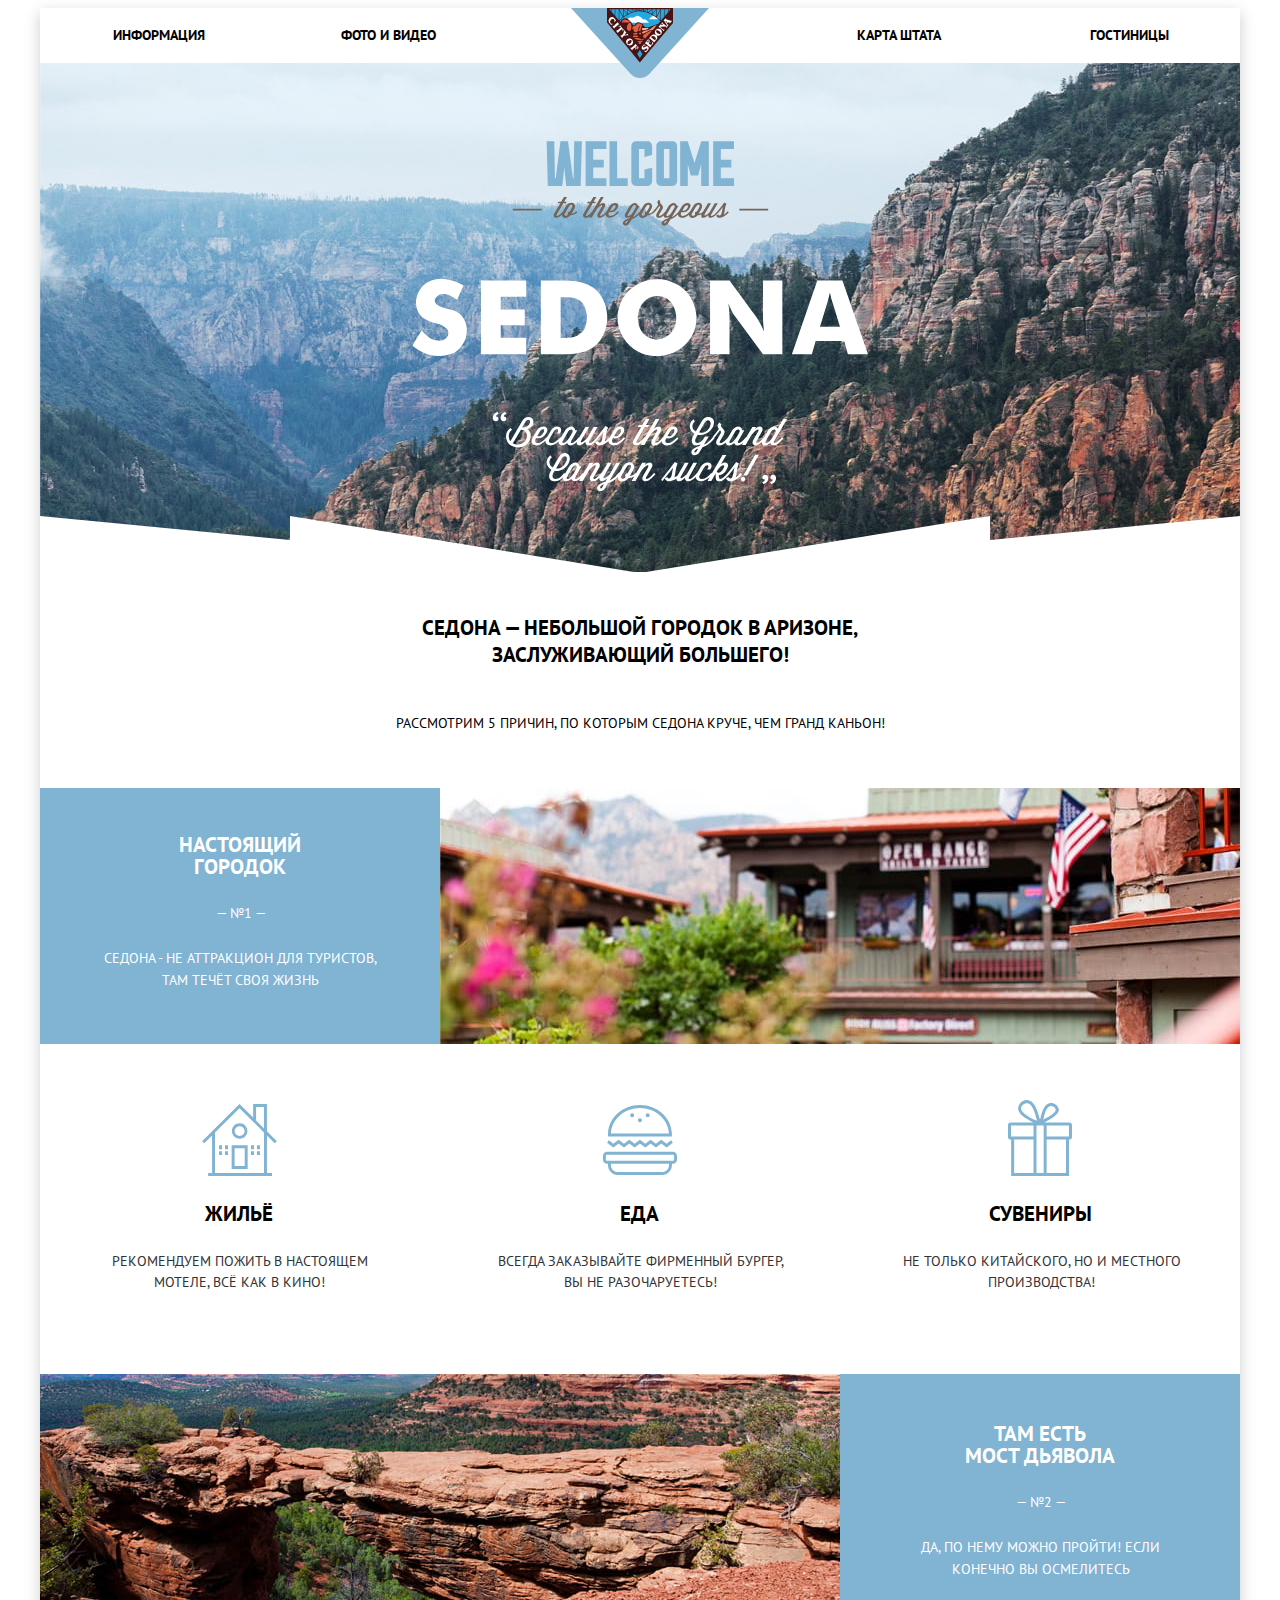
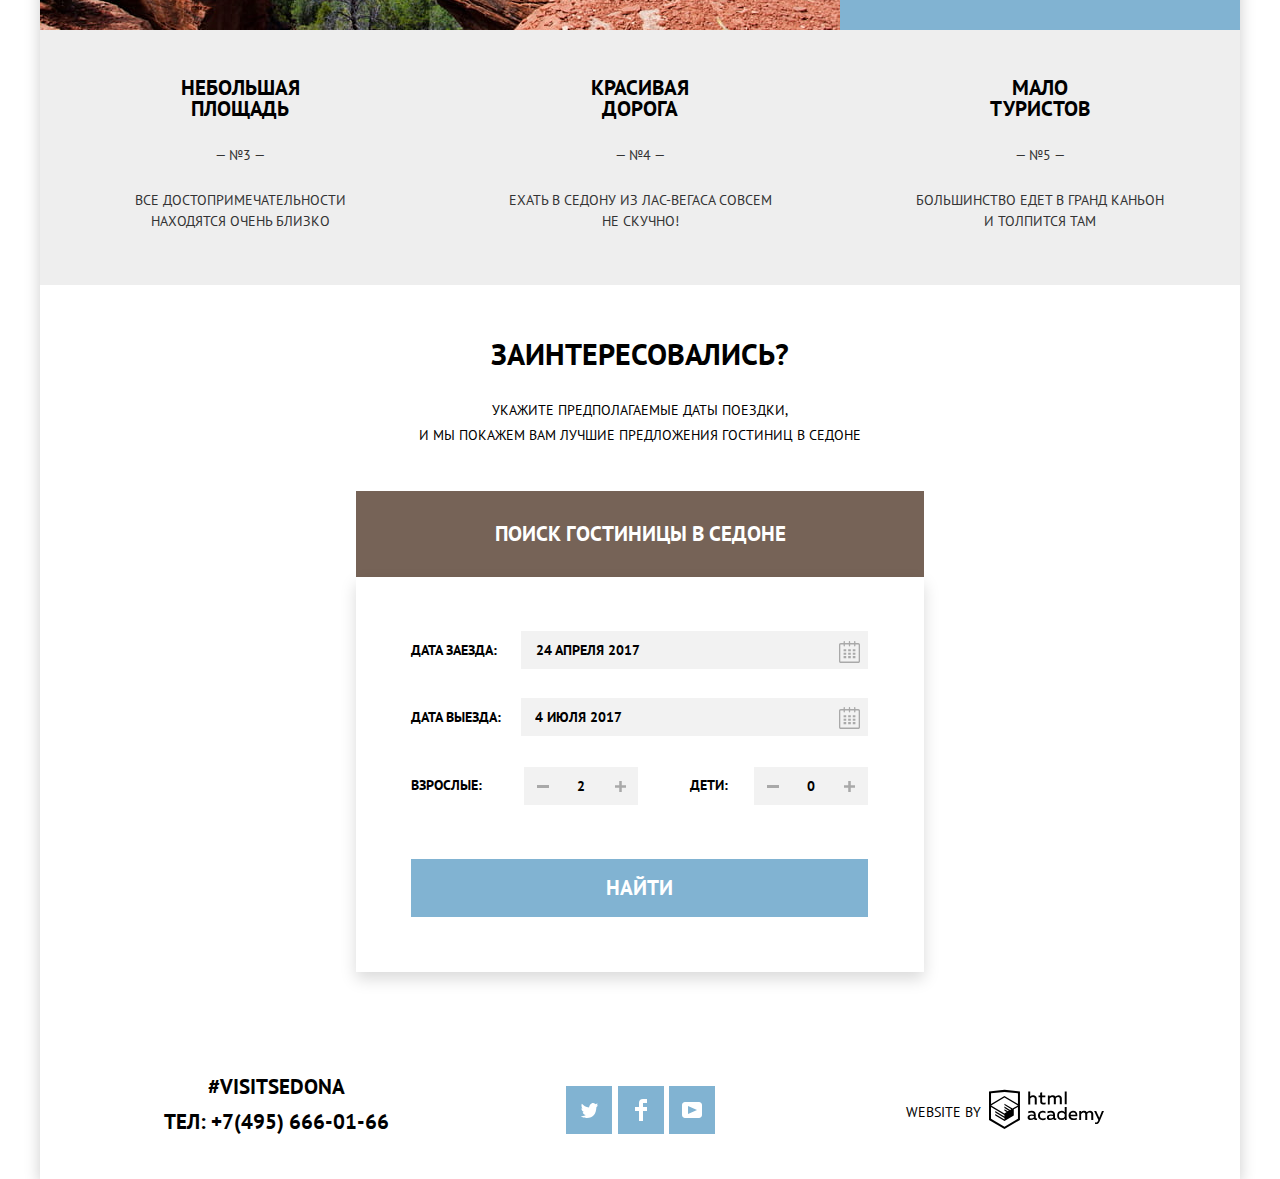
==== index.html @ c31da398 "Добавила стилизацию фрейма с картой, и object-fit для фото гостиниц" ====
<!DOCTYPE html>
<html class="page" lang="ru">

<head>
  <meta charset="utf-8">
  <title>HTML Academy: Седона</title>
  <link href="css/normalize.css" rel="stylesheet">
  <link href="css/style.css" rel="stylesheet">
</head>

<body class="page-body">
  <div class="box-body">
    <header class="main-navigation">
      <nav>
        <div class="logo">
          <a class="logo-link" href="">
            <img src="img/logo.svg" alt="Логотип SEDONA" width="138" height="70">
          </a>
        </div>        
        <ul class="site-navigation">
          <li class="navigation-left">
            <a href="blank.html">Информация</a>
          </li>
          <li class="navigation-left">
            <a href="blank.html">Фото и видео</a>
          </li>
          <li class="navigation-right">
            <a href="blank.html">Карта штата</a>
          </li>
          <li class="navigation-right">
            <a href="catalog.html">Гостиницы</a>
          </li>          
        </ul>
      </nav>
    </header>
    <main>
      <h1 class="visually-hidden">Sedona</h1>
      <section class="promo">
        <h2 class="visually-hidden">Промо</h2>
        <div class="welcome">
          <img src="img/welcome.svg" width="457" height="351"
            alt="welcome to the gorgeous SEDONA Because the Grand Canyon sucks ">
        </div>
      </section>
      <section class="advantage">
        <h2 class="visually-hidden">5 причин</h2>
        <div class="box-white">
          <p class="larger-text">Седона — небольшой городок в Аризоне, заслуживающий большего!</p>
          <p class="content_5">Рассмотрим 5 причин, по которым Седона круче, чем гранд каньон!</p>
        </div>      
        <ul class="advantage-items">
          <li class="advantage-item left">
            <div class="full advantage-item_1">
              <div class="content">
                <h3 class="content-title">Настоящий городок</h3>
                <p class="content-number">— №1 —</p>
                <p class="content-text">Седона - не аттракцион для туристов, там течёт своя жизнь</p>
              </div>              
              <img class="advantage-foto_1" src="img/image_n1.jpg" width="800" height="256" alt="Городское фото Sedona">
            </div>
            <ul class="real-city">
              <li class="real-city-item real-city_1">
                <h4>Жильё</h4>
                <p>Рекомендуем пожить в настоящем мотеле, всё как в кино!</p>
              </li>
              <li class="real-city-item real-city_2">
                <h4>Еда</h4>
                <p>Всегда заказывайте фирменный бургер, вы не разочаруетесь!</p>
              </li>
              <li class="real-city-item real-city_3">
                <h4>Сувениры</h4>
                <p>Не только китайского, но и местного производства!</p>
              </li>
            </ul>
          </li>
          <li class="advantage-item right">
            <div class="full advantage-item_2">
              <div class="content">
                <h3 class="content-title">Там есть Мост дьявола</h3>
                <p class="content-number">— №2 —</p>
                <p class="content-text">Да, по нему можно пройти! Если конечно вы осмелитесь</p>
              </div>  
              <img class="advantage-foto_2" src="img/image_n2.jpg" width="800" height="256" alt="Мост дьявола">   
            </div>
          </li>
          <li class="advantage-item grey grey1">
            <div class="advantage-item-grey">
              <h3>Небольшая <br> площадь</h3>
              <p class="grey-number">— №3 —</p>
              <p>Все достопримечательности <br> находятся очень близко</p>
            </div>
          </li>
          <li class="advantage-item grey grey2">
            <div class="advantage-item-grey">
              <h3>Красивая <br> дорога</h3>
              <p class="grey-number">— №4 —</p>
              <p>Ехать в Седону из Лас-Вегаса совсем <br> не скучно!</p>
            </div>
          </li>
          <li class="advantage-item grey grey3">
            <div class="advantage-item-grey">
              <h3>Мало <br> туристов</h3>
              <p class="grey-number">— №5 —</p>
              <p>Большинство едет в Гранд Каньон <br> и толпится там</p>
            </div>
          </li>
        </ul>
      </section>
      <section class="booking">
        <h2 class="visually-hidden">Бронирование</h2>
        <p class="larger-text">Заинтересовались?</p>
        <p>Укажите предполагаемые даты поездки,<br> и мы покажем вам лучшие предложения гостиниц в
          Седоне</p>
        <button class="btn btn-brown" type="button">Поиск гостиницы в седоне</button>
        <section class="search-popap">
          <h2 class="visually-hidden">Поиск гостиницы в Седоне</h2>
          <form action="https://echo.htmlacademy.ru" method="post">
            <div class="input-container form-start">
              <label for="start">
                Дата заезда:                       
              </label>
              <input type="text" name="start" id="start" aria-label="Выберете дату заезда" value="24 апреля 2017">     
              <button class="calendar" type="button" aria-label="Календарь">
                <svg xmlns="http://www.w3.org/2000/svg" width="21" height="22" viewBox="0 0 21 22">
                  <path d="M19.251 2.025h-2.845V.648c0-.381-.294-.689-.656-.689-.363 0-.656.308-.656.689v1.377h-3.938V.648c0-.381-.294-.689-.655-.689-.363 0-.657.308-.657.689v1.377H5.906V.648c0-.381-.294-.689-.656-.689-.363 0-.657.308-.657.689v1.377H1.75C.784 2.025 0 2.847 0 3.862v16.302C0 21.179.784 22 1.75 22h17.501c.966 0 1.749-.821 1.749-1.836V3.862c0-1.015-.783-1.837-1.749-1.837zm.437 18.139a.448.448 0 0 1-.437.459H1.75a.45.45 0 0 1-.438-.459V3.862a.45.45 0 0 1 .438-.459h2.844v1.378c0 .381.294.689.657.689.362 0 .656-.308.656-.689V3.403h3.938v1.378c0 .381.294.689.657.689.361 0 .655-.308.655-.689V3.403h3.938v1.378c0 .381.293.689.656.689.362 0 .656-.308.656-.689V3.403h2.845c.241 0 .437.206.437.459v16.302z"/><path d="M4.594 8.225h2.625v2.066H4.594zM4.594 11.668h2.625v2.067H4.594zM4.594 15.112h2.625v2.066H4.594zM9.188 15.112h2.625v2.066H9.188zM9.188 11.668h2.625v2.067H9.188zM9.188 8.225h2.625v2.066H9.188zM13.781 15.112h2.625v2.066h-2.625zM13.781 11.668h2.625v2.067h-2.625zM13.781 8.225h2.625v2.066h-2.625z"/>
                </svg>                
              </button> 
            </div>
            <div class="input-container form-end">
              <label for="end">
                Дата выезда:         
              </label>
              <input type="text" name="end" id="end" aria-label="Выберете дату выезда" value="4 июля 2017">        
              <button class="calendar" type="button" aria-label="Календарь">
                <svg xmlns="http://www.w3.org/2000/svg" width="21" height="22" viewBox="0 0 21 22">
                  <path d="M19.251 2.025h-2.845V.648c0-.381-.294-.689-.656-.689-.363 0-.656.308-.656.689v1.377h-3.938V.648c0-.381-.294-.689-.655-.689-.363 0-.657.308-.657.689v1.377H5.906V.648c0-.381-.294-.689-.656-.689-.363 0-.657.308-.657.689v1.377H1.75C.784 2.025 0 2.847 0 3.862v16.302C0 21.179.784 22 1.75 22h17.501c.966 0 1.749-.821 1.749-1.836V3.862c0-1.015-.783-1.837-1.749-1.837zm.437 18.139a.448.448 0 0 1-.437.459H1.75a.45.45 0 0 1-.438-.459V3.862a.45.45 0 0 1 .438-.459h2.844v1.378c0 .381.294.689.657.689.362 0 .656-.308.656-.689V3.403h3.938v1.378c0 .381.294.689.657.689.361 0 .655-.308.655-.689V3.403h3.938v1.378c0 .381.293.689.656.689.362 0 .656-.308.656-.689V3.403h2.845c.241 0 .437.206.437.459v16.302z"/><path d="M4.594 8.225h2.625v2.066H4.594zM4.594 11.668h2.625v2.067H4.594zM4.594 15.112h2.625v2.066H4.594zM9.188 15.112h2.625v2.066H9.188zM9.188 11.668h2.625v2.067H9.188zM9.188 8.225h2.625v2.066H9.188zM13.781 15.112h2.625v2.066h-2.625zM13.781 11.668h2.625v2.067h-2.625zM13.781 8.225h2.625v2.066h-2.625z"/>
                </svg>                
              </button> 
            </div>
            <div class="input-container form-age">
              <label class="adults" for="adults">
                Взрослые: 
              </label>
              <div class="plus-minus">
                <button class="more-less minus" type="button" aria-label="меньше">
                  <svg width="12" height="3" viewBox="0 0 12 3" xmlns="http://www.w3.org/2000/svg">
                    <rect width="12" height="3"/>
                  </svg>
                </button>                
                <input class="adults" type="text" name="adults" id="adults" aria-label="Впишите количество взрослых" value="2">
                <button class="more-less plus" type="button" aria-label="больше">
                  <svg width="11" height="11" viewBox="0 0 11 11" xmlns="http://www.w3.org/2000/svg">
                    <path fill-rule="evenodd" clip-rule="evenodd" d="M4.23086 6.76932V11H6.76932V6.76932H11V4.23086H6.76932V0H4.23085V4.23086H0V6.76932H4.23086Z"/>
                  </svg>                  
                </button>  
              </div>                            
              <label class="children" for="children">
                Дети: 
              </label>
              <div class="plus-minus">
                <button class="more-less minus" type="button" aria-label="меньше">
                  <svg width="12" height="3" viewBox="0 0 12 3" xmlns="http://www.w3.org/2000/svg">
                    <rect width="12" height="3"/>
                  </svg>
                </button>            
                <input class="children" type="text" name="children" id="children" aria-label="Впишите количество детей" value="0">
                <button class="more-less plus" type="button" aria-label="больше">
                  <svg width="11" height="11" viewBox="0 0 11 11" xmlns="http://www.w3.org/2000/svg">
                    <path fill-rule="evenodd" clip-rule="evenodd" d="M4.23086 6.76932V11H6.76932V6.76932H11V4.23086H6.76932V0H4.23085V4.23086H0V6.76932H4.23086Z"/>
                  </svg>
                </button>  
              </div>              
            </div>
            <button class="btn btn-blue" type="submit">Найти</button>
          </form>
        </section>
        <iframe src="https://www.google.com/maps/embed?pb=!1m18!1m12!1m3!1d527926.1338688325!2d-112.09665441399677!3d34.86736485621229!2m3!1f0!2f0!3f0!3m2!1i1024!2i768!4f13.1!3m3!1m2!1s0x872da132f942b00d%3A0x5548c523fa6c8efd!2z0KHQtdC00L7QvdCwLCDQkNGA0LjQt9C-0L3QsCA4NjMzNiwg0KHQqNCQ!5e0!3m2!1sru!2spl!4v1591599778381!5m2!1sru!2spl" width="1200" height="594" style="border:0;" allowfullscreen title="Седона, Аризона, 86336, США" tabindex="0"></iframe>             
      </section>
    </main>
    <footer class="main-footer main-footer-start">
      <div class="contacts">
        <p class="contacts">#visitsedona</p>
        <p class="contacts-phone"> ТЕЛ: +7(495) 666-01-66</p>
      </div>      
      <ul class="social">
        <li class="social-item social-tw">
          <a href="https://twitter.com">
            <span class="visually-hidden">Twitter</span>
            <svg xmlns="http://www.w3.org/2000/svg" xmlns:xlink="http://www.w3.org/1999/xlink" width="17" height="15" viewBox="0 0 17 15">
              <path d="M10.95.144c1.685-.496 2.984.27 3.577 1.179.673-.231 1.331-.481 2.011-.708a2.345 2.345 0 0 1-.857 1.768c.685.17 1.304-.491 1.304-.491-.169 1-1.006 1.788-1.563 2.024-.231 6.75-3.175 11.217-10.077 11.082h-.446c-.41 0-4.164-.46-4.898-1.887 2.271.196 3.893-.422 4.693-1.177-.96-.3-2.679-.477-2.979-2.95.349.106.564.228 1.19.119C1.705 8.247.374 7.53.448 5.33c.285.328 1.067.536 1.34.472C1.085 5.561-.182 2.442.894.85c1.818 1.854 3.735 3.606 7.152 3.773C8.254 2.33 9.183.793 10.95.144z"/>
            </svg>
          </a>
        </li>
        <li class="social-item social-fb">
          <a href="https://www.facebook.com/">
            <span class="visually-hidden">Facebook</span> 
            <svg xmlns="http://www.w3.org/2000/svg" width="12" height="22" viewBox="0 0 12 22"><path d="M12 4V0H8a4 4 0 0 0-4 4v4H0v4h4v10h4V12h4V8H8V4h4z"/></svg>
          </a>
        </li>
        <li class="social-item social-yt">
          <a href="https://www.youtube.com/">
            <span class="visually-hidden">Youtube</span>
            <svg xmlns="http://www.w3.org/2000/svg" xmlns:xlink="http://www.w3.org/1999/xlink" width="20" height="16" viewBox="0 0 20 16">
              <path d="M17 0H3C1.35 0 0 1.35 0 3v10c0 1.65 1.35 3 3 3h14c1.65 0 3-1.35 3-3V3c0-1.65-1.35-3-3-3zM6.027 11.998V4.002L15.014 8l-8.987 3.998z"/>
            </svg>
          </a>
        </li>
      </ul>
      <div class="copyright-conteiner">
        <span class="by">Website by </span>
        <a class="copyright" href="https://htmlacademy.ru/intensive/htmlcss">        
          <span class="visually-hidden">HTML-academy</span>
          <svg id="Layer_1" data-name="Layer 1" xmlns="http://www.w3.org/2000/svg"  width="115" height="41" viewBox="0 0 108.08 36.85"><title>logo-htmlacademy-small1</title>
            <path d="M44.61,26.88a2,2,0,0,0,.55-0.1v1.33a3.25,3.25,0,0,1-1.18.21,1.67,1.67,0,0,1-1.67-1,4.84,4.84,0,0,1-3.14,1.08c-1.51,0-2.91-.83-2.91-2.55,0-2.13,2-2.79,3.71-2.79a11.08,11.08,0,0,1,2.17.25v-0.3c0-1-.76-1.77-2.19-1.77a7.42,7.42,0,0,0-3,.64v-1.7a10.21,10.21,0,0,1,3.19-.55c2.36,0,3.81,1.12,3.81,3.65v3a0.54,0.54,0,0,0,.49.59h0.17Zm-6.44-1.13A1.35,1.35,0,0,0,39.63,27h0.11a3.39,3.39,0,0,0,2.41-1V24.58a9.72,9.72,0,0,0-1.81-.21c-1,0-2.16.33-2.16,1.38h0Zm12.36-6.11a5,5,0,0,1,2.57.64V22a4.08,4.08,0,0,0-2.3-.7,2.75,2.75,0,1,0,0,5.49,5,5,0,0,0,2.43-.64v1.71a6.27,6.27,0,0,1-2.76.57A4.21,4.21,0,0,1,46,24.51q0-.21,0-0.41a4.32,4.32,0,0,1,4.18-4.46h0.38Zm12.17,7.24a2,2,0,0,0,.55-0.1v1.33a3.25,3.25,0,0,1-1.18.21,1.67,1.67,0,0,1-1.67-1,4.84,4.84,0,0,1-3.14,1.08c-1.51,0-2.91-.83-2.91-2.55,0-2.13,2-2.79,3.71-2.79a11.08,11.08,0,0,1,2.17.25v-0.3c0-1-.76-1.77-2.19-1.77a7.42,7.42,0,0,0-3,.64v-1.7a10.21,10.21,0,0,1,3.19-.55c2.36,0,3.81,1.12,3.81,3.65v3a0.54,0.54,0,0,0,.49.59h0.17Zm-6.44-1.13A1.35,1.35,0,0,0,57.73,27h0.11a3.39,3.39,0,0,0,2.41-1V24.58a9.72,9.72,0,0,0-1.81-.21c-1.06,0-2.16.33-2.16,1.38h0ZM73,16V28.2H71.35V26.88a3.88,3.88,0,0,1-3.19,1.54,4.4,4.4,0,0,1,0-8.78,3.81,3.81,0,0,1,3,1.3V16H73Zm-4.53,5.22a2.76,2.76,0,1,0,0,5.52A2.86,2.86,0,0,0,71.15,25V23A2.91,2.91,0,0,0,68.49,21.27ZM79,19.64c3.31,0,4.46,2.68,3.92,5.09H76.7c0.21,1.5,1.67,2.11,3.19,2.11a6.11,6.11,0,0,0,2.64-.59v1.6a7.14,7.14,0,0,1-3,.57C77,28.42,74.78,27,74.78,24a4.18,4.18,0,0,1,4-4.39H79Zm0.09,1.54a2.28,2.28,0,0,0-2.44,2.1v0.06H81.3A2,2,0,0,0,79.13,21.18Zm5.73,7V19.87h1.65v1a3.81,3.81,0,0,1,2.78-1.27A2.86,2.86,0,0,1,91.89,21a4.12,4.12,0,0,1,2.91-1.33A3.06,3.06,0,0,1,98,23V28.2h-1.9V23.05a1.59,1.59,0,0,0-1.42-1.75H94.42a2.8,2.8,0,0,0-2.07,1.12V28.2h-1.9V23.05A1.59,1.59,0,0,0,89,21.31H88.8a3,3,0,0,0-2.21,1.29v5.63H84.86Zm21.31-8.33h1.9l-3.91,9.46c-0.9,2.17-2.09,2.86-3.35,2.86a4.76,4.76,0,0,1-1.1-.14V30.46a2.86,2.86,0,0,0,.85.12c0.9,0,1.58-.64,2.07-1.9l0.17-.42-4-8.4h2l2.86,6.29ZM38.73,1.46V6.22a3.81,3.81,0,0,1,2.7-1.14,3.25,3.25,0,0,1,3.44,3.4v5.15H43V8.72a1.81,1.81,0,0,0-1.61-2h-0.3a2.93,2.93,0,0,0-2.32,1.39v5.52h-1.9V1.46h1.9ZM49.94,2.31v3h3V6.91h-3v3.81c0,1.1.5,1.46,1.58,1.46a4.49,4.49,0,0,0,1.69-.33v1.6A6.8,6.8,0,0,1,51,13.8a2.55,2.55,0,0,1-2.86-2.74V6.89H46.58V5.26h1.5V2.74Zm5.4,11.31V5.28H57v1A3.81,3.81,0,0,1,59.77,5a2.86,2.86,0,0,1,2.6,1.33A4.12,4.12,0,0,1,65.28,5,3.06,3.06,0,0,1,68.44,8.4v5.21h-1.9V8.46a1.59,1.59,0,0,0-1.42-1.75H64.89a2.8,2.8,0,0,0-2.07,1.12v5.78h-1.9V8.46A1.59,1.59,0,0,0,59.5,6.71H59.27A3,3,0,0,0,57.06,8v5.63H55.34ZM71.17,1.45H73V13.6H71.17V1.45ZM14.71,0H14.55L0,1.54V28.21l14.55,8.66,14.55-8.66V1.54Zm12.5,27.1L14.55,34.64,1.9,27.12V16.18l12.59,7.5V25L5.86,19.9v1.31l8.68,5.21v1.39L5.87,22.65V24l8.68,5.21,8.75-5.24V18.31L27.2,16V27.12Zm0-12.53-3.48,2-1.6,1L14.51,13v1.31L21,18.23H21l-0.14.09-1,.54-5.37-3.2V17l4.24,2.52-1,.67-3.2-1.9v1.31l2.1,1.24L14.5,22.1,2,14.65,14.51,7.11Zm0-1.32L14.49,5.76,1.91,13.25v-10L14.56,1.92,27.21,3.25v10h0Z" transform="translate(0 -0.02)"/>
          </svg>      
        </a>
      </div>      
    </footer>    
  </div>
</body>

</html>
---- css/style.css ----
/*====Fonts====*/

@font-face {
  font-family: "PT Sans";
  src: url("../fonts/pt-sans-v11-latin-ext_latin_cyrillic-ext_cyrillic-regular.woff") format("woff2"),
       url("../fonts/pt-sans-v11-latin-ext_latin_cyrillic-ext_cyrillic-regular.woff") format("woff");
  font-weight: 400;
  font-style: normal;
}

@font-face {
  font-family: "PT Sans";
  src: url("../fonts/pt-sans-v11-latin-ext_latin_cyrillic-ext_cyrillic-700.woff2") format("woff2"),
       url("../fonts/pt-sans-v11-latin-ext_latin_cyrillic-ext_cyrillic-700.woff") format("woff");
  font-weight: 700;
  font-style: normal;
}

/*====Variables====*/

:root {
  --basic-text: #000000;
  --basic-white: #ffffff;
  --basic-transparent-white: rgba(255, 255, 255, 0.9);
  --basic-transparent-black: rgba(0, 0, 0, 0.3);
  --basic-btn-opscity: rgba(225, 225, 225, 0.3);
  --basic-blue: #81b3d2;
  --basic-dark-blue: #669ec0;
  --basic-darkest-blue: #5496bd;
  --basic-dark: #333333;
  --basic-grey: #eeeeee;
  --basic-dark-grey: #a9a9a9;
  --basic-light-grey: #f2f2f2;
  --basic-brown: #766357;
  --basic-dark-brown: #604e43;
  --basic-darkest-brown: #503e33;
  --basic-grey-brown: #666666;
  --basic-input-hover: #ebebeb;
  --basic-input-border: #e5e5e5;
  --basic-copyright-active: #bdbbbc;
  --basic-sort: #cacaca; 
  --basic-disabled: #6a6a6a;
}

/*====Global====*/

body {  
  font-family: "PT Sans", Arial, Helvetica, sans-serif;
  font-size: 14px;
  line-height: 21px;
  font-weight: 400;
  text-align: center;
  color: var(--basic-text);
  text-transform: uppercase;
  background-color: var(--basic-white);
}

.box-body {
  width: 1200px;
  margin: auto;  
  box-shadow: 0px 5px 15px rgba(0, 1, 1, 0.2);
}

img {
  max-width: 100%;  
}

a {
  text-decoration: none;
}

.visually-hidden {
  position: absolute;
  height: 1px;
  width: 1px;
  overflow: hidden;
  clip: rect(1px 1px 1px 1px);
  clip: rect(1px, 1px, 1px, 1px);
  white-space: nowrap;
}

/*====Grid====*/

.page {
  height: 100%;  
}

.page-body {
  position: relative;
  height: 100%;

}

.box-body {
  min-height: 100%;
  display: grid;
  grid-template-rows: min-content 1fr min-content;
  align-content: start;
}


/*====General====*/
.btn {
  font-family: inherit;
  font-size: inherit;
  line-height: inherit;
  font-weight: 700;
  text-align: center;
  color: var(--basic-white);
  vertical-align: middle;
  text-transform: inherit;
  border: none;
}

.btn-brown {
  background-color: var(--basic-brown);
}

.btn-brown:hover,
.btn-brown:focus {
  background-color: var(--basic-dark-brown);
}

.btn-brown:active {
  color: var(--basic-btn-opscity);
  background-color: var(--basic-darkest-brown);
}

.btn-blue {
  background-color: var(--basic-blue);
}

.btn-blue:hover,
.btn-blue:focus,
.social a:hover,
.social a:focus {
  background-color: var(--basic-dark-blue);
}

.btn-blue:active {
  color: var(--basic-btn-opscity);
  background-color: var(--basic-darkest-blue);
}

.booking .btn,
.search-popap .btn {
  font-size: 21px;
  line-height: 26px;
}

.main-navigation a:hover,
.main-navigation a:focus,
.hotel-list .title:hover,
.hotel-list .title:focus {
  color: var(--basic-blue);
}

.main-navigation a:active,
.hotel-list .title:active {
  color: var(--basic-text);
  opacity: 0.3;
}

.main-navigation a:not([href]) {
  color: var(--basic-brown);
}

/*==========index.html==========*/

/*====Main-navigation====*/

.main-navigation {
  position: relative;
  line-height: 26px;
  font-weight: 700;
  background-color: transparent;
}

.main-navigation a {  
  color: inherit;
}

.main-navigation .site-navigation {
  display: flex;  
  flex-wrap: wrap;
  margin: 0; 
  margin-left: 73px;
  margin-right: 71px;
  margin-top: -79px; 
  padding: 0;
  list-style: none;
}

.site-navigation li {
  width: 228px;
  margin-top: 15px;
  margin-bottom: 15px;

}

.site-navigation li:nth-child(4n-3) {
  text-align: left;  
}

.site-navigation li:nth-child(4n-2) {
  text-align: left; 
}

.site-navigation li:nth-child(4n-1) {
  text-align: right;
  margin-left: auto;  
}


.site-navigation li:nth-child(4n) {
  text-align: right;  
}

/*====Promo====*/

.promo {  
  padding-top: 35px;
  padding-bottom: 81px;
  background-color: var(--basic-dark);
  background-image: url("../img/background_photo.jpg");
  background-position: top center;
  background-repeat: no-repeat;
}

.promo .welcome {
  margin-top: 43px;
}

/*====advantage====*/

.advantage {
  line-height: 27px;
  background-color: transparent;
}

.advantage .box-white {  
  margin: 0;
  margin-top: -63px;
  margin-bottom: 51px;
  padding: 0;
  padding-top: 77px;
  background-image: url("../img/white.png");
}

.advantage .larger-text {
  display: inline-block;
  vertical-align: middle; 
  text-align: center;
  margin: 0;
  margin-top: 21px;
  margin-left: 300px;
  margin-right: 300px;
  font-size: 21px;
  font-weight: 700; 
}

.advantage .content_5 {
  margin-top: 42px;
  margin-left: 100px;
  margin-right: 100px;
}

.advantage-items {
  display: flex;  
  flex-wrap: wrap;  
  margin: 0;
  padding: 0;
  list-style: none;  
}


.advantage-item p {
  line-height: 21px;
}

.advantage-items .full {
  color: var(--basic-white);
  background-color: var(--basic-blue);
}

.advantage-items .advantage-item_1,
.advantage-items .advantage-item_2 {
  display: flex;   
}

.advantage-items .advantage-item_2 {
  flex-direction: row-reverse;
}

.full .content-number {
  display: inline-block;
  vertical-align: middle; 
  text-align: center;
  margin-top: 25px;
  margin-left: 51px;
  margin-right: 50px;
}

.full .content-text {
  display: inline-block;
  vertical-align: middle; 
  text-align: center;
  margin-top: 9px;
  margin-left: 50px;
  margin-right: 49px;
  line-height: 22px;
}

.advantage-item_1 .content,
.advantage-item_2 .content {
  max-width: 400px;
  margin-top: auto;
  margin-bottom: auto;
}

.advantage-item_1 .content {    
  margin-top: 46px;
}

.advantage-item_2 .content {
  margin-top: 49px;
}


.full .content-title {
  display: inline-block;
  vertical-align: middle; 
  text-align: center;
  margin: 0;
  margin-left: 125px;
  margin-right: 125px;  
  padding: 0;
  line-height: 22px;
}


.advantage-items h3,
.real-city h4 {
  font-weight: bold;
  font-size: 21px;  
}

.advantage-items .real-city {
  display: flex;  
  margin: 0;
  margin-bottom: 68px;
  padding: 0;
  list-style: none;
}

.real-city-item {
  position: relative;
  width: 397px;
  padding-top: 156px;   
}

.real-city-item:not(:last-child) {
  margin-right: 4px;
}


.real-city_1 { 
  background-image: url("../img/icon_1.svg");
  background-repeat: no-repeat;
  background-position: 162px 60px;
}

.real-city_2 { 
  background-image: url("../img/icon_2.svg");
  background-repeat: no-repeat;
  background-position: 161px 61px;
}

.real-city_3 { 
  background-image: url("../img/icon_3.svg");
  background-repeat: no-repeat;
  background-position: 166px 55px;
}

.real-city h4 {  
  margin: 0;
  margin-bottom: 24px;
}

.real-city-item p {
  display: inline-block;
  vertical-align: middle; 
  text-align: center;
  margin: 0;
  margin-left: 50px;
  margin-right: 48px;
  margin-bottom: 13px;
  line-height: 21px;
}

.advantage-items .grey { 
  width: 400px;
  padding-top: 26px;
  padding-bottom: 39px;
  line-height: 21px;
  background-color: var(--basic-grey);
}

.advantage-items .grey-number {
  display: inline-block;
  vertical-align: middle; 
  text-align: center;
  margin-top: 5px;
  margin-bottom: 10px;
}


.real-city p,
.grey p {
  color: var(--basic-dark);
}

/*====booking====*/

.booking {
  position: relative;  
  line-height: 25px;
  background-color: transparent;
}

.booking .larger-text {
  padding-top: 27px;
  padding-bottom: 2px;
  font-size: 30px;
  line-height: 24px;
  font-weight: 700;
}

.booking .btn-brown {
  display: inline-block;
  vertical-align: middle; 
  text-align: center;
  width: 568px;
  height: 86px;
  margin-top: 29px; 
}

.booking iframe {
  frameborder: 0;
  border: none;
}

/*====main-footer====*/

.main-footer {
  position: relative;
  z-index: 2;
  display: flex;
  padding-left: 86px;
  padding-right: 120px;
  margin-top: auto;
  line-height: 26px;
  background-color: var(--basic-transparent-white);
}

.main-footer-start {
  margin-top: -128px;
}

.main-footer div.contacts {
  width: 300px;
  margin: 0;  
  margin-top: 21px;
  margin-bottom: 36px; 
  font-size: 21px;
  font-weight: 700;
  text-align: center;
}

.main-footer p.contacts {
  display: inline-block;
  vertical-align: middle;   
  margin: 0; 
  padding: 0; 
}

.main-footer .contacts-phone {
  display: inline-block;
  vertical-align: middle; 
  text-align: center;
  margin: 0;
  margin-top: 9px;  
}

.main-footer a {
  display: inline-block;
  vertical-align: middle; 
  text-align: center;
  width: 46px;
  height: 48px;
  color: inherit;
}

.main-footer .social {  
  display: flex;
  justify-content: space-between;
  min-width: 149px;
  margin: 0;  
  margin-top: 35px;
  margin-bottom: 36px;
  margin-left: 140px;
  padding: 0; 
  list-style: none;  
}

.social-item a {
  display: flex;
  align-items: center;
  justify-content: center;
  width: 46px;
  height: 48px;
  background-color: var(--basic-blue);
}

.social svg {
  fill: var(--basic-white);
}

.social a:active {
  background-color: var(--basic-darkest-blue);
  fill-opacity: 0.3;
}


.copyright-conteiner {
  min-width: 300px;
  margin: 0;
  margin-top: 38px;
  margin-bottom: 36px;
  margin-left: auto;
}

.main-footer .by {
  margin-right: 4px;
}

.main-footer .copyright:hover,
.main-footer .copyright:focus {
  fill: var(--basic-blue);
}

.main-footer .copyright:active {
  fill: var(--basic-copyright-active);
}

/*====search-popap====*/

.search-popap {  
  /* display: none; */
  position: absolute; 
  left: 316px;
  box-sizing: border-box; 
  width: 568px;
  margin-left: auto;
  margin-right: auto;
  padding: 1px;  
  background-color: var(--basic-white);
  line-height: 26px;
  font-weight: 700;
  text-align: left;   
  background: #FFFFFF;
  box-shadow: 0px 7px 15px rgba(0, 1, 1, 0.15);  
}

.search-popap form {  
  margin: 0;
  margin-top: 53px;
  margin-left: 54px;
  margin-right: 55px;
}

.search-popap label {
  box-sizing: border-box;
  min-width: 110px;
  margin-top: 6px;
}

.form-end label {
  margin-top: 6px;
}

.search-popap .input-container {
  position: relative;
  display: flex;   
}

.search-popap input {
  height: 38px;  
  margin: 0;
  margin-bottom: 29px;
  padding: 0;
  font: inherit;
  text-transform: inherit;
  background-color: var(--basic-light-grey);
  border: none; 
}  
  
.form-start input,
.form-end input {
  flex-grow: 1;  
  margin-left: 0;  
  padding-left: 15px; 
}

.form-end input {
  padding-left: 14px;    
  margin-bottom: 31px;
}


.search-popap .form-age {
  display: flex;
  justify-content: space-between; 
  margin-bottom: 25px;   
}

.form-age label {
  margin-top: 5px;
}

.form-age input {
  width: 114px;
  text-align: center;
}

.search-popap .btn {
  width: 100%;
  margin-top: 0;
  margin-bottom: 54px;
  height: 58px;    
}

.search-popap input:hover {
  background-color: var(--basic-input-hover);
}

.search-popap input:focus {
  background-color: var(--basic-white);  
}

.search-popap .calendar {
  position: absolute;
  top: 9px;
  right: 2px;
  fill: var(--basic-dark-grey);
  background-color: transparent;
  border: none;
}

.form-end .calendar {
  top: 8px;
}

.search-popap .calendar:hover,
.search-popap .calendar:focus {
  fill: var(--basic-text);
}

.search-popap .calendar:active {
  fill: var(--basic-blue);
}

.search-popap label.children {
  box-sizing: border-box;
  padding-left: 49px;
}

.search-popap .more-less {
  position: absolute;
  display: flex;
  justify-content: center;
  align-items: center;  
  width: 38px;
  height: 38px;     
  fill: var(--basic-dark-grey);
  background-color: transparent;
  border: 0 solid transparent;                
}

.adults + .plus {
  top: 0;
  left: 190px;
}

.children + .plus {
  top: 0;
  right: 0;
}

.search-popap .more-less:hover,
.search-popap .more-less:focus {
  fill: var(--basic-text)
}

.search-popap .more-less:active {
  fill: var(--basic-blue);
}


/*==========catalog.html==========*/

/*====search====*/

.search {
  background-color: var(--basic-darkest-blue);
  background-image: url("../img/background.jpg");
  background-position: top center;
  background-repeat: no-repeat;
}

.search .filter {
  display: flex;
  color: var(--basic-white);
  text-transform: inherit;
}

.search fieldset {
  border: none;
}

.filter ul {
  margin: 0;
  padding: 0;
  list-style: none;
}

.filter legend,
.filter-price p {
  font-size: 16px;
  font-weight: 700;
}

.filter .filter-infrastructure, 
.filter .filter-type,
.filter .filter-price {
  margin-top: 26px;
  margin-bottom: 24px;
  text-align: left;
}

.filter-infrastructure legend,
.filter-type legend {
  margin-bottom: 20px;
}

.filter-infrastructure .infrastucture-item,
.filter-type .type-item {
  margin-bottom: 25px;
}

.filter-infrastructure .infrastucture-item:last-child,
.filter-type .type-item:last-child {
  margin-bottom: 0;
}

.filter .filter-infrastructure {
  margin-left: 60px;
}

.infrastucture-item .check {
  padding-left: 39px; 
} 

.type-item .check {
  padding-left: 42px;
}

.infrastucture-item .check-input,
.type-item .check-input {
  position: absolute;
  appearance: none;
  -webkit-appearance: none;
  -moz-appearance: none;  
}

.infrastucture-item .check::before,
.type-item .check::before {
  content: " ";
  position: absolute;  
  width: 23px;
  height: 23px;  
  margin-left: -39px;  
  background-image: url("../img/checkbox-off.svg");  
  background-repeat: no-repeat;   
  background-position: top center;
  cursor: pointer;
 }

 .type-item .check::before {
  margin-left: -42px; 
 }

.check-input:checked + .check::before { 
  width: 27px; 
  background-image: url("../img/checkbox-on.svg");
}

.check-input:disabled + .check::before { 
  width: 27px; 
  background-image: url("../img/checkbox-off-disabled.svg");
}

.check-input:disabled + .check {
  color: var(--basic-disabled);
}

.check-input:checked:disabled + .check::before { 
  width: 27px; 
  background-image: url("../img/checkbox-on-disabled.svg");
}

.check-input:focus + .check::before {
  outline: -webkit-focus-ring-color auto 1px;
}

.filter .filter-type {
  margin-left: 92px;
}

.filter .filter-price {
  margin-left: 335px;  
}

.filter-price .filter-item {
  margin: 0;
  padding: 0;
  border: none;
}

.filter-price .range-filter {
  width: 316px;  
}

.filter-price  .range-controls {
  position: relative;
  height: 30px;  
  padding-top: 20px;
}

.range-controls .price-item {
  display: block;
  margin-left: auto;
  margin-right: auto;  
  width: 157px; 
}

.range-controls .scale {
  height: 2px;
  background-color: var(--basic-transparent-white);
}

.range-controls .bar {
  width: 248px;
  height: 2px;  
  background-color: var(--basic-white);
}

.range-controls .toggle {
  position: absolute;  
  top: 11px;
  width: 19px;
  height: 21px;
  padding: 0;
  background-image: url("../img/filter-button.svg");
  background-repeat: no-repeat;
  background-position: top center;
  cursor: pointer;
}

.range-controls .toggle:hover,
.range-controls .toggle:focus {
  width: 23px;
  height: 24px;
  margin-left: -2px;
  transform: scale(1.21);
}

.range-controls .toggle:focus {
  outline: -webkit-focus-ring-color auto 1px;
}

.range-controls .toggle-max {
  left: 252px;
}

.price-controls {  
  position: relative;
  height: 32px;
  margin-top: 13px;
  margin-bottom: 0;
  padding-top: 0;  
}

.price-controls .price-center {  
  width: 90px; 
  margin-top: 4px;
}

.price-center input {
  margin-left: -2px;
}

.price-center-min {
  margin-left: 61px
}

.price-center-max {
  margin-left: 57px
}

.min-price::after {
  position: absolute;
  top: 4px;
  left: 156px;
  content: " ";
  width: 2px;
  height: 22px;
  background-color: var(--basic-white);
}

.price-controls input {
  width: 60px;   
  font-family: inherit;
  font-size: inherit;
  color: inherit;
  border: none;
  background-color: transparent;
}

.filter .border {
  display: flex;
  width: 313px;  
  text-align: center;
  border: 2px solid var(--basic-white);
  border-radius: 2px;
}

.border .border-left,
.border .border-right {
  display: inline-block;
  text-align: center;
  vertical-align: middle; 
  margin-top: 5px;
  margin-bottom: 5px;    
}

.border .border-left {
  width: 159px;
}

.border .border-right {
  width: 156px;
}

.filter-price .range {
  margin-top: 20px;
}

.filter .btn {
  display: block;
  text-align: center;
  width: 137px;
  height: 36px;
  margin-top: 4px; 
  margin-left: 83px;
  margin-right: auto;
  padding-right: 0;
  font-weight: 400;
  background-color: transparent;
}

.filter .btn:hover,
.filter .btn:focus {
  color: var(--basic-text);
  background-color: var(--basic-white);
}


/*====results===*/



.results .sorting {
  display: flex;
  padding-top: 29px;
  padding-bottom: 30px;
  padding-left: 73px;
  padding-right: 68px;
}


.results .show-results {
  font-size: 21px;
  line-height: 26px;
  font-weight: 700;
}

.results .sorting-rating {
  display: flex;
  margin-left: 46px;
  font-size: 12px;
  line-height: 18px;
}

.sorting-rating h4 {
  margin: 0;
  margin-top: 2px;
  margin-left: 1px;
  margin-right: 6px;
  padding: 0;
}

.results ul {
  margin: 0;
  padding: 0;
  list-style: none;
}

.results .sorting-list {
  display: flex;
  align-items: flex-start;
  margin: 0;
  margin-top: 2px;
  margin-left: 33px;  
}

.sorting-rating .sorting-option {
  margin-right: 21px;
}

.sorting-rating .btn {
  font-weight: 400;
  padding: 0;
  margin-right: 12px;
  color: var(--basic-transparent-black);
  background-color: transparent;
  border-bottom: 1px dotted var(--basic-blue);
}

.sorting-rating .btn:hover,
.sorting-rating .btn:focus {
  color: var(--basic-blue);
}

.sorting-rating .btn:active {
  color: var(--basic-text);
  border-bottom: 1px dotted transparent;
}

.sorting-rating .active {
  color: var(--basic-blue);
  border-bottom: 1px dotted transparent;
}

.sorting-price {
  margin-left: auto;  
}

.sorting-price .sorting-up-down {
  display: flex; 
  padding-top: 5px; 
}

.sorting-up-down .btn {
  fill: var(--basic-sort);
  background-color: transparent;
}

.sorting-up-down .active {
  fill: var(--basic-blue);
}

.sorting-up-down .btn:hover,
.sorting-up-down .btn:focus {
  fill: var(--basic-text);
}

.sorting-up-down .btn:active {
  fill: var(--basic-blue);
}

/*====hotel-list====*/

.hotel-list {
  margin: 0;
  padding: 0;
  text-align: left;
  list-style: none;
}

.hotel-list h3 {
  font-size: 21px;
  line-height: 26px;
}

.results .hotel-list {
  display: grid;
  grid-template-rows: 1fr 1fr 1fr;
}

.results article {
  display: flex;  
  margin: 0;
  margin-top: 20px;
  margin-bottom: 30px;
  margin-left: 73px;
  margin-right: 71px;
  padding-top: 3px;
}

.hotel-list .hotel-item {
  box-sizing: border-box;
  border-top: 1px solid var(--basic-input-border);
}

.hotel-list .hotel-item:last-child {
  border-bottom: 1px solid var(--basic-input-border);
}

.results .item-image {
  margin-top: 5px;
  margin-right: 29px;
  object-fit: contain;
}

.hotel-list h3 {
  margin: 0;
  padding: 0;
}

.hotel-list .item-content {
  display: flex;
  flex-direction: column;
  flex-wrap: wrap;
  justify-content: flex-start;
  min-width: 259px;    
}

.item-content .price {
  margin: 0;
  margin-top: 6px;
}

.hotel-list .price-title {
  display: inline-block;
  vertical-align: middle; 
  min-width: 116px;  
}

.hotel-list .hotel-botton {
  margin: 0;
  margin-top: 15px;
}

.hotel-list .btn-blue {
  display: inline-block;
  vertical-align: middle; 
  text-align: center;  
  width: 110px;
  height: 23px;
  margin-right: 2px;
  padding-top: 4px;  
}

.hotel-list .btn-brown {
  display: inline-block;
  vertical-align: middle; 
  text-align: center;
  width: 142px;
  height: 27px;
}

.hotel-list .item-info {
  display: flex;
  flex-direction: column;
  justify-content: space-between;
  margin-top: 5px;  
  margin-left: auto;
  width: 125px;
}

.hotel-list .price {
  color: var(--basic-dark);
}

.hotel-list .stars {
  display: flex;
  justify-content: flex-end;
  margin: 0;
  padding: 0;
  list-style: none;
}

.hotel-list .star {  
  margin-right: 5px;
}

.hotel-list .star:last-child {
  margin-right: 0;
}

.hotel-list .rating { 
  vertical-align: middle; 
  text-align: center;
  align-self: flex-end;
  width: 110px;
  height: 25px;  
  margin: 0; 
  padding: 0; 
  padding-top: 2px;
  color: var(--basic-grey-brown);
  background-color: var(--basic-light-grey);
}

.hotel-list a.title {
  color: inherit;
}
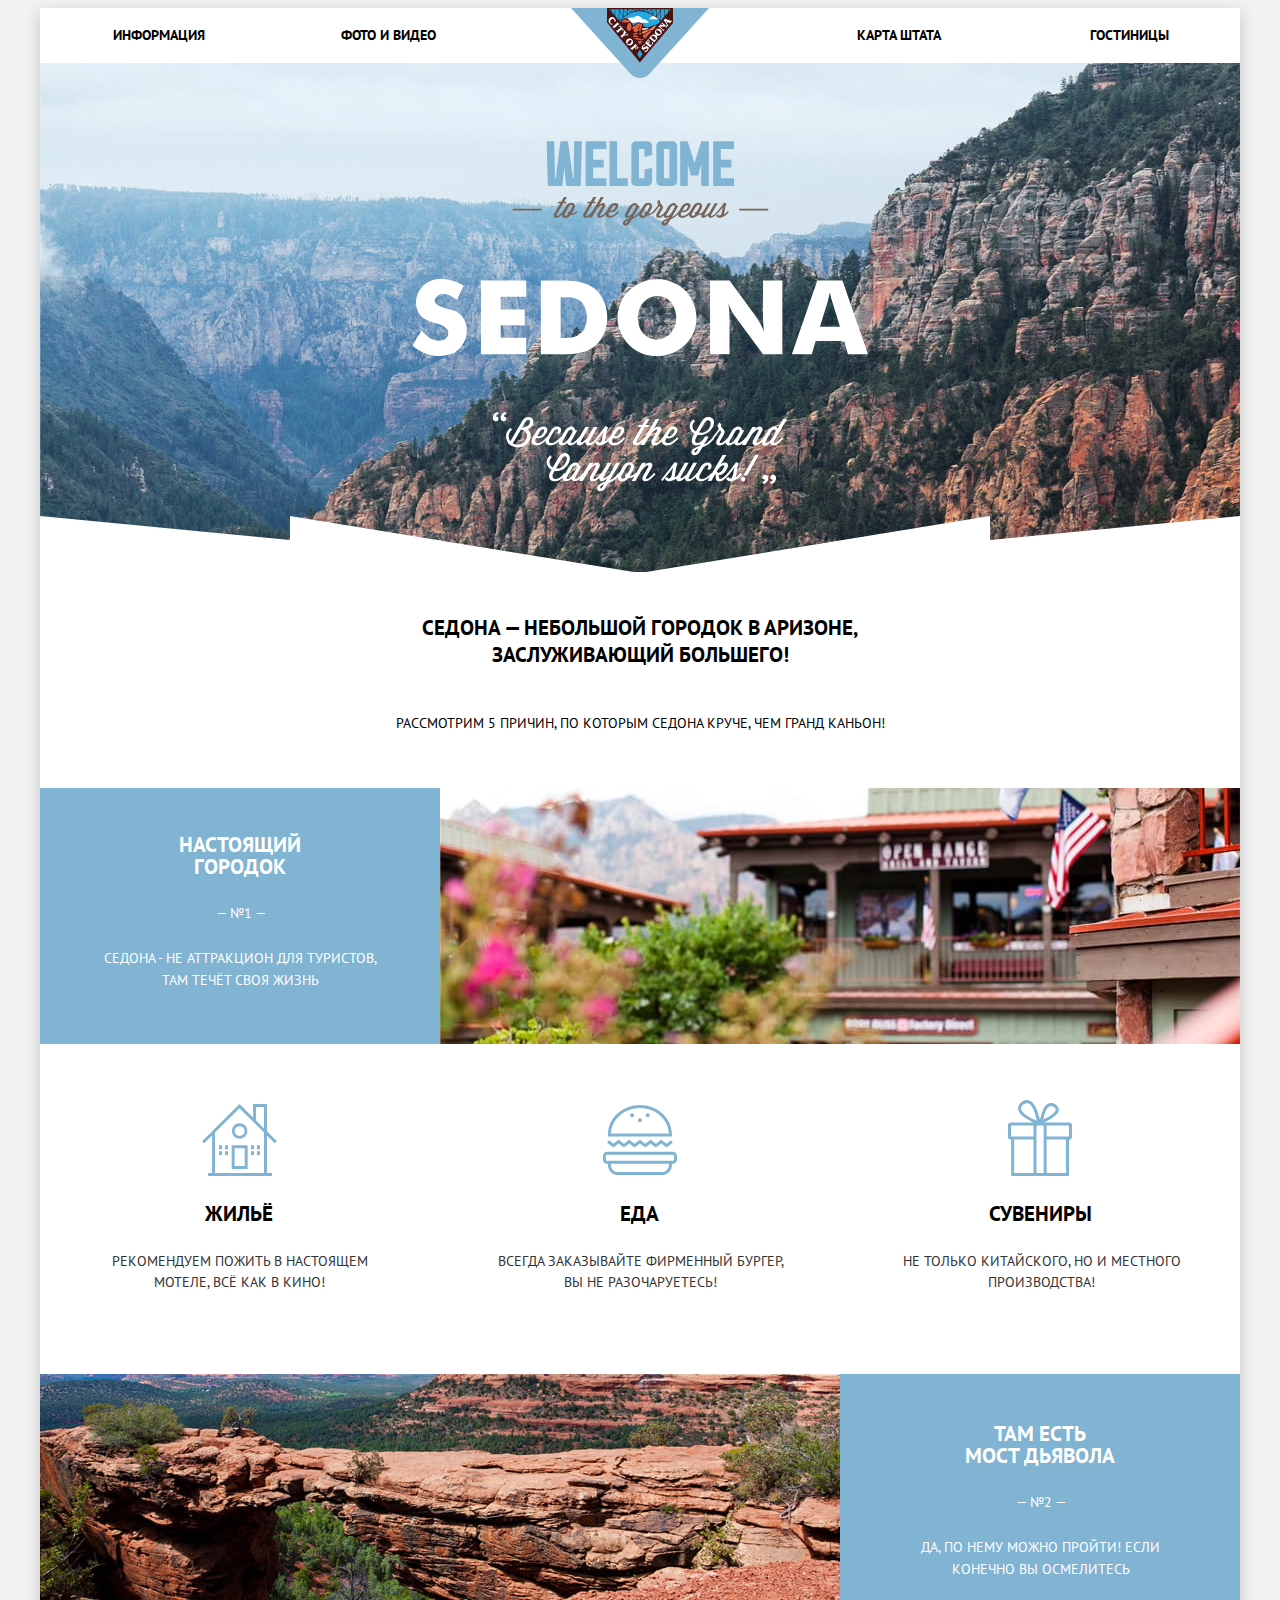
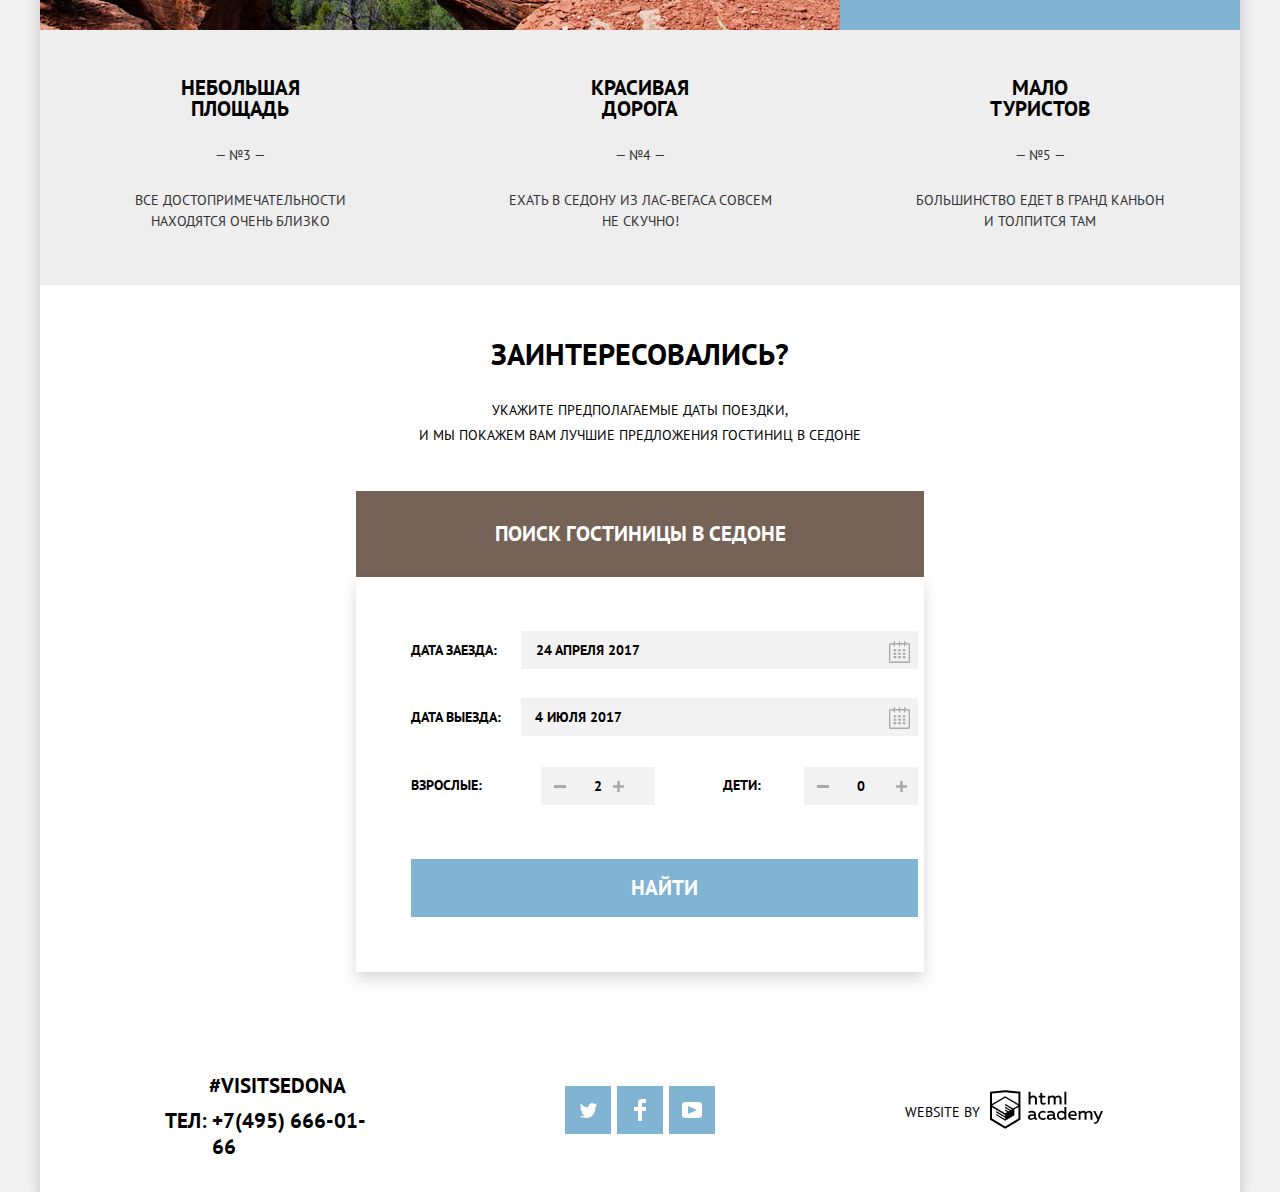
==== commit 8462f7cf: "Поправила мелочи для критериев и ПП" ====
--- a/index.html
+++ b/index.html
@@ -46,41 +46,41 @@
         <h2 class="visually-hidden">5 причин</h2>
         <div class="box-white">
           <p class="larger-text">Седона — небольшой городок в Аризоне, заслуживающий большего!</p>
-          <p class="content_5">Рассмотрим 5 причин, по которым Седона круче, чем гранд каньон!</p>
+          <p class="content-5">Рассмотрим 5 причин, по которым Седона круче, чем гранд каньон!</p>
         </div>      
         <ul class="advantage-items">
           <li class="advantage-item left">
-            <div class="full advantage-item_1">
+            <div class="full advantage-item-1">
               <div class="content">
                 <h3 class="content-title">Настоящий городок</h3>
                 <p class="content-number">— №1 —</p>
                 <p class="content-text">Седона - не аттракцион для туристов, там течёт своя жизнь</p>
               </div>              
-              <img class="advantage-foto_1" src="img/image_n1.jpg" width="800" height="256" alt="Городское фото Sedona">
+              <img class="advantage-foto-1" src="img/image_n1.jpg" width="800" height="256" alt="Городское фото Sedona">
             </div>
             <ul class="real-city">
-              <li class="real-city-item real-city_1">
+              <li class="real-city-item real-city-1">
                 <h4>Жильё</h4>
                 <p>Рекомендуем пожить в настоящем мотеле, всё как в кино!</p>
               </li>
-              <li class="real-city-item real-city_2">
+              <li class="real-city-item real-city-2">
                 <h4>Еда</h4>
                 <p>Всегда заказывайте фирменный бургер, вы не разочаруетесь!</p>
               </li>
-              <li class="real-city-item real-city_3">
+              <li class="real-city-item real-city-3">
                 <h4>Сувениры</h4>
                 <p>Не только китайского, но и местного производства!</p>
               </li>
             </ul>
           </li>
           <li class="advantage-item right">
-            <div class="full advantage-item_2">
+            <div class="full advantage-item-2">
               <div class="content">
                 <h3 class="content-title">Там есть Мост дьявола</h3>
                 <p class="content-number">— №2 —</p>
                 <p class="content-text">Да, по нему можно пройти! Если конечно вы осмелитесь</p>
               </div>  
-              <img class="advantage-foto_2" src="img/image_n2.jpg" width="800" height="256" alt="Мост дьявола">   
+              <img class="advantage-foto-2" src="img/image_n2.jpg" width="800" height="256" alt="Мост дьявола">   
             </div>
           </li>
           <li class="advantage-item grey grey1">
@@ -180,7 +180,9 @@
     <footer class="main-footer main-footer-start">
       <div class="contacts">
         <p class="contacts">#visitsedona</p>
-        <p class="contacts-phone"> ТЕЛ: +7(495) 666-01-66</p>
+        <div class="contacts-phone">
+          тел: <a class="phone" href="tel:+74956660166">+7(495) 666-01-66</a>
+        </div>
       </div>      
       <ul class="social">
         <li class="social-item social-tw">
@@ -210,7 +212,7 @@
         <span class="by">Website by </span>
         <a class="copyright" href="https://htmlacademy.ru/intensive/htmlcss">        
           <span class="visually-hidden">HTML-academy</span>
-          <svg id="Layer_1" data-name="Layer 1" xmlns="http://www.w3.org/2000/svg"  width="115" height="41" viewBox="0 0 108.08 36.85"><title>logo-htmlacademy-small1</title>
+          <svg id="Layer_1" data-name="Layer 1" xmlns="http://www.w3.org/2000/svg"  width="113" height="41" viewBox="0 0 108.08 36.85"><title>logo-htmlacademy-small1</title>
             <path d="M44.61,26.88a2,2,0,0,0,.55-0.1v1.33a3.25,3.25,0,0,1-1.18.21,1.67,1.67,0,0,1-1.67-1,4.84,4.84,0,0,1-3.14,1.08c-1.51,0-2.91-.83-2.91-2.55,0-2.13,2-2.79,3.71-2.79a11.08,11.08,0,0,1,2.17.25v-0.3c0-1-.76-1.77-2.19-1.77a7.42,7.42,0,0,0-3,.64v-1.7a10.21,10.21,0,0,1,3.19-.55c2.36,0,3.81,1.12,3.81,3.65v3a0.54,0.54,0,0,0,.49.59h0.17Zm-6.44-1.13A1.35,1.35,0,0,0,39.63,27h0.11a3.39,3.39,0,0,0,2.41-1V24.58a9.72,9.72,0,0,0-1.81-.21c-1,0-2.16.33-2.16,1.38h0Zm12.36-6.11a5,5,0,0,1,2.57.64V22a4.08,4.08,0,0,0-2.3-.7,2.75,2.75,0,1,0,0,5.49,5,5,0,0,0,2.43-.64v1.71a6.27,6.27,0,0,1-2.76.57A4.21,4.21,0,0,1,46,24.51q0-.21,0-0.41a4.32,4.32,0,0,1,4.18-4.46h0.38Zm12.17,7.24a2,2,0,0,0,.55-0.1v1.33a3.25,3.25,0,0,1-1.18.21,1.67,1.67,0,0,1-1.67-1,4.84,4.84,0,0,1-3.14,1.08c-1.51,0-2.91-.83-2.91-2.55,0-2.13,2-2.79,3.71-2.79a11.08,11.08,0,0,1,2.17.25v-0.3c0-1-.76-1.77-2.19-1.77a7.42,7.42,0,0,0-3,.64v-1.7a10.21,10.21,0,0,1,3.19-.55c2.36,0,3.81,1.12,3.81,3.65v3a0.54,0.54,0,0,0,.49.59h0.17Zm-6.44-1.13A1.35,1.35,0,0,0,57.73,27h0.11a3.39,3.39,0,0,0,2.41-1V24.58a9.72,9.72,0,0,0-1.81-.21c-1.06,0-2.16.33-2.16,1.38h0ZM73,16V28.2H71.35V26.88a3.88,3.88,0,0,1-3.19,1.54,4.4,4.4,0,0,1,0-8.78,3.81,3.81,0,0,1,3,1.3V16H73Zm-4.53,5.22a2.76,2.76,0,1,0,0,5.52A2.86,2.86,0,0,0,71.15,25V23A2.91,2.91,0,0,0,68.49,21.27ZM79,19.64c3.31,0,4.46,2.68,3.92,5.09H76.7c0.21,1.5,1.67,2.11,3.19,2.11a6.11,6.11,0,0,0,2.64-.59v1.6a7.14,7.14,0,0,1-3,.57C77,28.42,74.78,27,74.78,24a4.18,4.18,0,0,1,4-4.39H79Zm0.09,1.54a2.28,2.28,0,0,0-2.44,2.1v0.06H81.3A2,2,0,0,0,79.13,21.18Zm5.73,7V19.87h1.65v1a3.81,3.81,0,0,1,2.78-1.27A2.86,2.86,0,0,1,91.89,21a4.12,4.12,0,0,1,2.91-1.33A3.06,3.06,0,0,1,98,23V28.2h-1.9V23.05a1.59,1.59,0,0,0-1.42-1.75H94.42a2.8,2.8,0,0,0-2.07,1.12V28.2h-1.9V23.05A1.59,1.59,0,0,0,89,21.31H88.8a3,3,0,0,0-2.21,1.29v5.63H84.86Zm21.31-8.33h1.9l-3.91,9.46c-0.9,2.17-2.09,2.86-3.35,2.86a4.76,4.76,0,0,1-1.1-.14V30.46a2.86,2.86,0,0,0,.85.12c0.9,0,1.58-.64,2.07-1.9l0.17-.42-4-8.4h2l2.86,6.29ZM38.73,1.46V6.22a3.81,3.81,0,0,1,2.7-1.14,3.25,3.25,0,0,1,3.44,3.4v5.15H43V8.72a1.81,1.81,0,0,0-1.61-2h-0.3a2.93,2.93,0,0,0-2.32,1.39v5.52h-1.9V1.46h1.9ZM49.94,2.31v3h3V6.91h-3v3.81c0,1.1.5,1.46,1.58,1.46a4.49,4.49,0,0,0,1.69-.33v1.6A6.8,6.8,0,0,1,51,13.8a2.55,2.55,0,0,1-2.86-2.74V6.89H46.58V5.26h1.5V2.74Zm5.4,11.31V5.28H57v1A3.81,3.81,0,0,1,59.77,5a2.86,2.86,0,0,1,2.6,1.33A4.12,4.12,0,0,1,65.28,5,3.06,3.06,0,0,1,68.44,8.4v5.21h-1.9V8.46a1.59,1.59,0,0,0-1.42-1.75H64.89a2.8,2.8,0,0,0-2.07,1.12v5.78h-1.9V8.46A1.59,1.59,0,0,0,59.5,6.71H59.27A3,3,0,0,0,57.06,8v5.63H55.34ZM71.17,1.45H73V13.6H71.17V1.45ZM14.71,0H14.55L0,1.54V28.21l14.55,8.66,14.55-8.66V1.54Zm12.5,27.1L14.55,34.64,1.9,27.12V16.18l12.59,7.5V25L5.86,19.9v1.31l8.68,5.21v1.39L5.87,22.65V24l8.68,5.21,8.75-5.24V18.31L27.2,16V27.12Zm0-12.53-3.48,2-1.6,1L14.51,13v1.31L21,18.23H21l-0.14.09-1,.54-5.37-3.2V17l4.24,2.52-1,.67-3.2-1.9v1.31l2.1,1.24L14.5,22.1,2,14.65,14.51,7.11Zm0-1.32L14.49,5.76,1.91,13.25v-10L14.56,1.92,27.21,3.25v10h0Z" transform="translate(0 -0.02)"/>
           </svg>      
         </a>
--- a/css/style.css
+++ b/css/style.css
@@ -20,7 +20,7 @@
 
 :root {
   --basic-text: #000000;
-  --basic-white: #ffffff;
+  --basic-white: #ffffff;  
   --basic-transparent-white: rgba(255, 255, 255, 0.9);
   --basic-transparent-black: rgba(0, 0, 0, 0.3);
   --basic-btn-opscity: rgba(225, 225, 225, 0.3);
@@ -52,12 +52,13 @@
   text-align: center;
   color: var(--basic-text);
   text-transform: uppercase;
-  background-color: var(--basic-white);
+  background-color: var(--basic-light-grey);
 }
 
 .box-body {
   width: 1200px;
-  margin: auto;  
+  margin: auto;
+  background-color: var(--basic-white);  
   box-shadow: 0px 5px 15px rgba(0, 1, 1, 0.2);
 }
 
@@ -219,6 +220,7 @@
 /*====Promo====*/
 
 .promo {  
+  width: 100%;
   padding-top: 35px;
   padding-bottom: 81px;
   background-color: var(--basic-dark);
@@ -259,7 +261,7 @@
   font-weight: 700; 
 }
 
-.advantage .content_5 {
+.advantage .content-5 {
   margin-top: 42px;
   margin-left: 100px;
   margin-right: 100px;
@@ -283,12 +285,12 @@
   background-color: var(--basic-blue);
 }
 
-.advantage-items .advantage-item_1,
-.advantage-items .advantage-item_2 {
+.advantage-items .advantage-item-1,
+.advantage-items .advantage-item-2 {
   display: flex;   
 }
 
-.advantage-items .advantage-item_2 {
+.advantage-items .advantage-item-2 {
   flex-direction: row-reverse;
 }
 
@@ -311,18 +313,18 @@
   line-height: 22px;
 }
 
-.advantage-item_1 .content,
-.advantage-item_2 .content {
+.advantage-item-1 .content,
+.advantage-item-2 .content {
   max-width: 400px;
   margin-top: auto;
   margin-bottom: auto;
 }
 
-.advantage-item_1 .content {    
+.advantage-item-1 .content {    
   margin-top: 46px;
 }
 
-.advantage-item_2 .content {
+.advantage-item-2 .content {
   margin-top: 49px;
 }
 
@@ -364,19 +366,19 @@
 }
 
 
-.real-city_1 { 
+.real-city-1 { 
   background-image: url("../img/icon_1.svg");
   background-repeat: no-repeat;
   background-position: 162px 60px;
 }
 
-.real-city_2 { 
+.real-city-2 { 
   background-image: url("../img/icon_2.svg");
   background-repeat: no-repeat;
   background-position: 161px 61px;
 }
 
-.real-city_3 { 
+.real-city-3 { 
   background-image: url("../img/icon_3.svg");
   background-repeat: no-repeat;
   background-position: 166px 55px;
@@ -446,7 +448,7 @@
 }
 
 .booking iframe {
-  frameborder: 0;
+  width: 100%;  
   border: none;
 }
 
@@ -456,7 +458,7 @@
   position: relative;
   z-index: 2;
   display: flex;
-  padding-left: 86px;
+  padding-left: 87px;
   padding-right: 120px;
   margin-top: auto;
   line-height: 26px;
@@ -468,9 +470,9 @@
 }
 
 .main-footer div.contacts {
-  width: 300px;
+  min-width: 300px;
   margin: 0;  
-  margin-top: 21px;
+  margin-top: 22px;
   margin-bottom: 36px; 
   font-size: 21px;
   font-weight: 700;
@@ -478,18 +480,23 @@
 }
 
 .main-footer p.contacts {
-  display: inline-block;
-  vertical-align: middle;   
   margin: 0; 
   padding: 0; 
 }
 
 .main-footer .contacts-phone {
   display: inline-block;
-  vertical-align: middle; 
-  text-align: center;
-  margin: 0;
-  margin-top: 9px;  
+  vertical-align: middle;
+  width: 100%;  
+  margin: 0;
+  padding: 0;
+  margin-top: 9px; 
+}
+
+.contacts-phone .phone {
+  vertical-align: top;
+  min-width: 59%;   
+  text-align: left;
 }
 
 .main-footer a {
@@ -504,11 +511,11 @@
 .main-footer .social {  
   display: flex;
   justify-content: space-between;
-  min-width: 149px;
+  min-width: 150px;
   margin: 0;  
   margin-top: 35px;
   margin-bottom: 36px;
-  margin-left: 140px;
+  margin-left: 138px;
   padding: 0; 
   list-style: none;  
 }
@@ -541,7 +548,7 @@
 }
 
 .main-footer .by {
-  margin-right: 4px;
+  margin-right: 6px;
 }
 
 .main-footer .copyright:hover,
@@ -576,7 +583,7 @@
   margin: 0;
   margin-top: 53px;
   margin-left: 54px;
-  margin-right: 55px;
+  margin-right: 5px;
 }
 
 .search-popap label {
@@ -689,12 +696,12 @@
 
 .adults + .plus {
   top: 0;
-  left: 190px;
+  left: 188px;
 }
 
 .children + .plus {
   top: 0;
-  right: 0;
+  right: -2px;
 }
 
 .search-popap .more-less:hover,
@@ -712,6 +719,7 @@
 /*====search====*/
 
 .search {
+  width: 100%;
   background-color: var(--basic-darkest-blue);
   background-image: url("../img/background.jpg");
   background-position: top center;
@@ -755,6 +763,7 @@
 
 .filter-infrastructure .infrastucture-item,
 .filter-type .type-item {
+  position: relative;
   margin-bottom: 25px;
 }
 
@@ -786,10 +795,10 @@
 .infrastucture-item .check::before,
 .type-item .check::before {
   content: " ";
-  position: absolute;  
+  position: absolute;    
   width: 23px;
   height: 23px;  
-  margin-left: -39px;  
+  margin-left: -40px;  
   background-image: url("../img/checkbox-off.svg");  
   background-repeat: no-repeat;   
   background-position: top center;
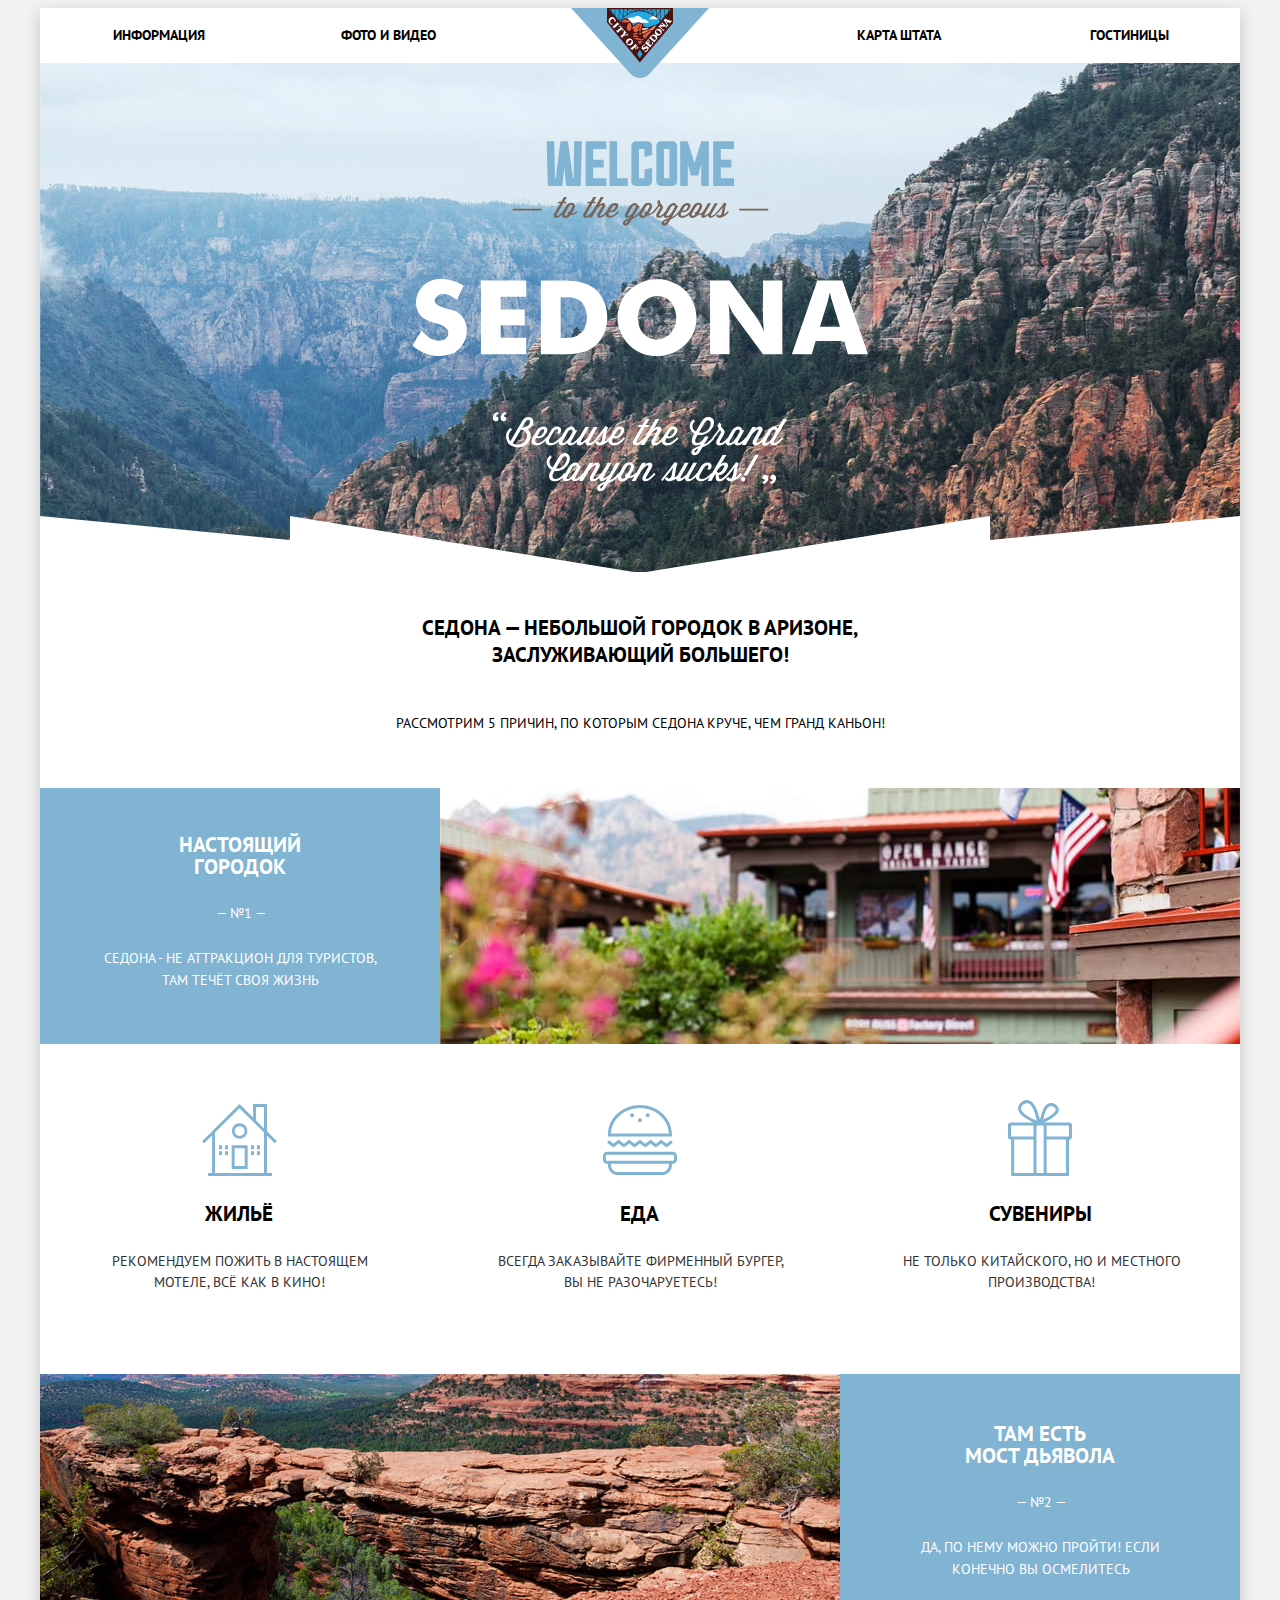
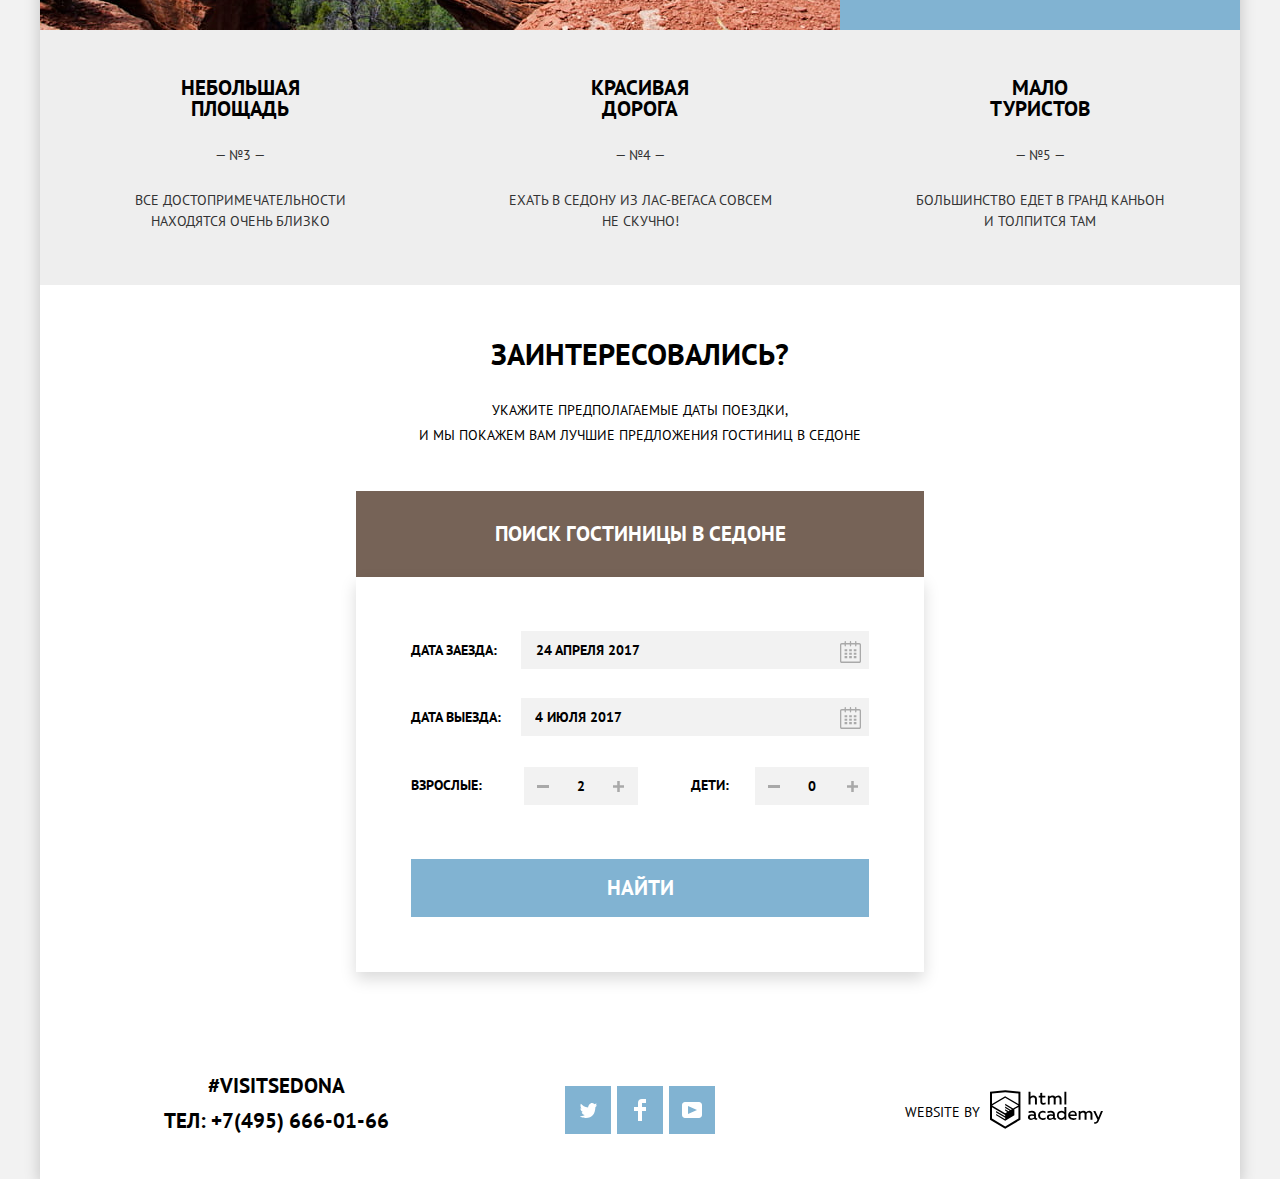
==== commit d0e11263: "Отцентрировала блоки в футере, согласно ТЗ" ====
--- a/index.html
+++ b/index.html
@@ -70,7 +70,7 @@
               <li class="real-city-item real-city-3">
                 <h4>Сувениры</h4>
                 <p>Не только китайского, но и местного производства!</p>
-              </li>
+              </li>              
             </ul>
           </li>
           <li class="advantage-item right">
@@ -119,7 +119,7 @@
               <label for="start">
                 Дата заезда:                       
               </label>
-              <input type="text" name="start" id="start" aria-label="Выберете дату заезда" value="24 апреля 2017">     
+              <input type="text" name="start" id="start" aria-label="Выберете дату заезда" placeholder="24 апреля 2017">     
               <button class="calendar" type="button" aria-label="Календарь">
                 <svg xmlns="http://www.w3.org/2000/svg" width="21" height="22" viewBox="0 0 21 22">
                   <path d="M19.251 2.025h-2.845V.648c0-.381-.294-.689-.656-.689-.363 0-.656.308-.656.689v1.377h-3.938V.648c0-.381-.294-.689-.655-.689-.363 0-.657.308-.657.689v1.377H5.906V.648c0-.381-.294-.689-.656-.689-.363 0-.657.308-.657.689v1.377H1.75C.784 2.025 0 2.847 0 3.862v16.302C0 21.179.784 22 1.75 22h17.501c.966 0 1.749-.821 1.749-1.836V3.862c0-1.015-.783-1.837-1.749-1.837zm.437 18.139a.448.448 0 0 1-.437.459H1.75a.45.45 0 0 1-.438-.459V3.862a.45.45 0 0 1 .438-.459h2.844v1.378c0 .381.294.689.657.689.362 0 .656-.308.656-.689V3.403h3.938v1.378c0 .381.294.689.657.689.361 0 .655-.308.655-.689V3.403h3.938v1.378c0 .381.293.689.656.689.362 0 .656-.308.656-.689V3.403h2.845c.241 0 .437.206.437.459v16.302z"/><path d="M4.594 8.225h2.625v2.066H4.594zM4.594 11.668h2.625v2.067H4.594zM4.594 15.112h2.625v2.066H4.594zM9.188 15.112h2.625v2.066H9.188zM9.188 11.668h2.625v2.067H9.188zM9.188 8.225h2.625v2.066H9.188zM13.781 15.112h2.625v2.066h-2.625zM13.781 11.668h2.625v2.067h-2.625zM13.781 8.225h2.625v2.066h-2.625z"/>
@@ -130,7 +130,7 @@
               <label for="end">
                 Дата выезда:         
               </label>
-              <input type="text" name="end" id="end" aria-label="Выберете дату выезда" value="4 июля 2017">        
+              <input type="text" name="end" id="end" aria-label="Выберете дату выезда" placeholder="4 июля 2017">        
               <button class="calendar" type="button" aria-label="Календарь">
                 <svg xmlns="http://www.w3.org/2000/svg" width="21" height="22" viewBox="0 0 21 22">
                   <path d="M19.251 2.025h-2.845V.648c0-.381-.294-.689-.656-.689-.363 0-.656.308-.656.689v1.377h-3.938V.648c0-.381-.294-.689-.655-.689-.363 0-.657.308-.657.689v1.377H5.906V.648c0-.381-.294-.689-.656-.689-.363 0-.657.308-.657.689v1.377H1.75C.784 2.025 0 2.847 0 3.862v16.302C0 21.179.784 22 1.75 22h17.501c.966 0 1.749-.821 1.749-1.836V3.862c0-1.015-.783-1.837-1.749-1.837zm.437 18.139a.448.448 0 0 1-.437.459H1.75a.45.45 0 0 1-.438-.459V3.862a.45.45 0 0 1 .438-.459h2.844v1.378c0 .381.294.689.657.689.362 0 .656-.308.656-.689V3.403h3.938v1.378c0 .381.294.689.657.689.361 0 .655-.308.655-.689V3.403h3.938v1.378c0 .381.293.689.656.689.362 0 .656-.308.656-.689V3.403h2.845c.241 0 .437.206.437.459v16.302z"/><path d="M4.594 8.225h2.625v2.066H4.594zM4.594 11.668h2.625v2.067H4.594zM4.594 15.112h2.625v2.066H4.594zM9.188 15.112h2.625v2.066H9.188zM9.188 11.668h2.625v2.067H9.188zM9.188 8.225h2.625v2.066H9.188zM13.781 15.112h2.625v2.066h-2.625zM13.781 11.668h2.625v2.067h-2.625zM13.781 8.225h2.625v2.066h-2.625z"/>
@@ -147,7 +147,7 @@
                     <rect width="12" height="3"/>
                   </svg>
                 </button>                
-                <input class="adults" type="text" name="adults" id="adults" aria-label="Впишите количество взрослых" value="2">
+                <input class="adults" type="text" name="adults" id="adults" aria-label="Впишите количество взрослых" placeholder="2">
                 <button class="more-less plus" type="button" aria-label="больше">
                   <svg width="11" height="11" viewBox="0 0 11 11" xmlns="http://www.w3.org/2000/svg">
                     <path fill-rule="evenodd" clip-rule="evenodd" d="M4.23086 6.76932V11H6.76932V6.76932H11V4.23086H6.76932V0H4.23085V4.23086H0V6.76932H4.23086Z"/>
@@ -163,7 +163,7 @@
                     <rect width="12" height="3"/>
                   </svg>
                 </button>            
-                <input class="children" type="text" name="children" id="children" aria-label="Впишите количество детей" value="0">
+                <input class="children" type="text" name="children" id="children" aria-label="Впишите количество детей" placeholder="0">
                 <button class="more-less plus" type="button" aria-label="больше">
                   <svg width="11" height="11" viewBox="0 0 11 11" xmlns="http://www.w3.org/2000/svg">
                     <path fill-rule="evenodd" clip-rule="evenodd" d="M4.23086 6.76932V11H6.76932V6.76932H11V4.23086H6.76932V0H4.23085V4.23086H0V6.76932H4.23086Z"/>
@@ -180,42 +180,44 @@
     <footer class="main-footer main-footer-start">
       <div class="contacts">
         <p class="contacts">#visitsedona</p>
-        <div class="contacts-phone">
+        <p class="contacts-phone">
           тел: <a class="phone" href="tel:+74956660166">+7(495) 666-01-66</a>
-        </div>
-      </div>      
-      <ul class="social">
-        <li class="social-item social-tw">
-          <a href="https://twitter.com">
-            <span class="visually-hidden">Twitter</span>
-            <svg xmlns="http://www.w3.org/2000/svg" xmlns:xlink="http://www.w3.org/1999/xlink" width="17" height="15" viewBox="0 0 17 15">
-              <path d="M10.95.144c1.685-.496 2.984.27 3.577 1.179.673-.231 1.331-.481 2.011-.708a2.345 2.345 0 0 1-.857 1.768c.685.17 1.304-.491 1.304-.491-.169 1-1.006 1.788-1.563 2.024-.231 6.75-3.175 11.217-10.077 11.082h-.446c-.41 0-4.164-.46-4.898-1.887 2.271.196 3.893-.422 4.693-1.177-.96-.3-2.679-.477-2.979-2.95.349.106.564.228 1.19.119C1.705 8.247.374 7.53.448 5.33c.285.328 1.067.536 1.34.472C1.085 5.561-.182 2.442.894.85c1.818 1.854 3.735 3.606 7.152 3.773C8.254 2.33 9.183.793 10.95.144z"/>
-            </svg>
-          </a>
-        </li>
-        <li class="social-item social-fb">
-          <a href="https://www.facebook.com/">
-            <span class="visually-hidden">Facebook</span> 
-            <svg xmlns="http://www.w3.org/2000/svg" width="12" height="22" viewBox="0 0 12 22"><path d="M12 4V0H8a4 4 0 0 0-4 4v4H0v4h4v10h4V12h4V8H8V4h4z"/></svg>
-          </a>
-        </li>
-        <li class="social-item social-yt">
-          <a href="https://www.youtube.com/">
-            <span class="visually-hidden">Youtube</span>
-            <svg xmlns="http://www.w3.org/2000/svg" xmlns:xlink="http://www.w3.org/1999/xlink" width="20" height="16" viewBox="0 0 20 16">
-              <path d="M17 0H3C1.35 0 0 1.35 0 3v10c0 1.65 1.35 3 3 3h14c1.65 0 3-1.35 3-3V3c0-1.65-1.35-3-3-3zM6.027 11.998V4.002L15.014 8l-8.987 3.998z"/>
-            </svg>
-          </a>
-        </li>
-      </ul>
-      <div class="copyright-conteiner">
+        </p>
+      </div>    
+      <div class="social-conteiner">
+        <ul class="social">
+          <li class="social-item social-tw">
+            <a href="https://twitter.com">
+              <span class="visually-hidden">Twitter</span>
+              <svg xmlns="http://www.w3.org/2000/svg" xmlns:xlink="http://www.w3.org/1999/xlink" width="17" height="15" viewBox="0 0 17 15">
+                <path d="M10.95.144c1.685-.496 2.984.27 3.577 1.179.673-.231 1.331-.481 2.011-.708a2.345 2.345 0 0 1-.857 1.768c.685.17 1.304-.491 1.304-.491-.169 1-1.006 1.788-1.563 2.024-.231 6.75-3.175 11.217-10.077 11.082h-.446c-.41 0-4.164-.46-4.898-1.887 2.271.196 3.893-.422 4.693-1.177-.96-.3-2.679-.477-2.979-2.95.349.106.564.228 1.19.119C1.705 8.247.374 7.53.448 5.33c.285.328 1.067.536 1.34.472C1.085 5.561-.182 2.442.894.85c1.818 1.854 3.735 3.606 7.152 3.773C8.254 2.33 9.183.793 10.95.144z"/>
+              </svg>
+            </a>
+          </li>
+          <li class="social-item social-fb">
+            <a href="https://www.facebook.com/">
+              <span class="visually-hidden">Facebook</span> 
+              <svg xmlns="http://www.w3.org/2000/svg" width="12" height="22" viewBox="0 0 12 22"><path d="M12 4V0H8a4 4 0 0 0-4 4v4H0v4h4v10h4V12h4V8H8V4h4z"/></svg>
+            </a>
+          </li>
+          <li class="social-item social-yt">
+            <a href="https://www.youtube.com/">
+              <span class="visually-hidden">Youtube</span>
+              <svg xmlns="http://www.w3.org/2000/svg" xmlns:xlink="http://www.w3.org/1999/xlink" width="20" height="16" viewBox="0 0 20 16">
+                <path d="M17 0H3C1.35 0 0 1.35 0 3v10c0 1.65 1.35 3 3 3h14c1.65 0 3-1.35 3-3V3c0-1.65-1.35-3-3-3zM6.027 11.998V4.002L15.014 8l-8.987 3.998z"/>
+              </svg>
+            </a>
+          </li>
+        </ul>
+      </div>        
+      <div class="copyright-conteiner">        
         <span class="by">Website by </span>
         <a class="copyright" href="https://htmlacademy.ru/intensive/htmlcss">        
           <span class="visually-hidden">HTML-academy</span>
           <svg id="Layer_1" data-name="Layer 1" xmlns="http://www.w3.org/2000/svg"  width="113" height="41" viewBox="0 0 108.08 36.85"><title>logo-htmlacademy-small1</title>
             <path d="M44.61,26.88a2,2,0,0,0,.55-0.1v1.33a3.25,3.25,0,0,1-1.18.21,1.67,1.67,0,0,1-1.67-1,4.84,4.84,0,0,1-3.14,1.08c-1.51,0-2.91-.83-2.91-2.55,0-2.13,2-2.79,3.71-2.79a11.08,11.08,0,0,1,2.17.25v-0.3c0-1-.76-1.77-2.19-1.77a7.42,7.42,0,0,0-3,.64v-1.7a10.21,10.21,0,0,1,3.19-.55c2.36,0,3.81,1.12,3.81,3.65v3a0.54,0.54,0,0,0,.49.59h0.17Zm-6.44-1.13A1.35,1.35,0,0,0,39.63,27h0.11a3.39,3.39,0,0,0,2.41-1V24.58a9.72,9.72,0,0,0-1.81-.21c-1,0-2.16.33-2.16,1.38h0Zm12.36-6.11a5,5,0,0,1,2.57.64V22a4.08,4.08,0,0,0-2.3-.7,2.75,2.75,0,1,0,0,5.49,5,5,0,0,0,2.43-.64v1.71a6.27,6.27,0,0,1-2.76.57A4.21,4.21,0,0,1,46,24.51q0-.21,0-0.41a4.32,4.32,0,0,1,4.18-4.46h0.38Zm12.17,7.24a2,2,0,0,0,.55-0.1v1.33a3.25,3.25,0,0,1-1.18.21,1.67,1.67,0,0,1-1.67-1,4.84,4.84,0,0,1-3.14,1.08c-1.51,0-2.91-.83-2.91-2.55,0-2.13,2-2.79,3.71-2.79a11.08,11.08,0,0,1,2.17.25v-0.3c0-1-.76-1.77-2.19-1.77a7.42,7.42,0,0,0-3,.64v-1.7a10.21,10.21,0,0,1,3.19-.55c2.36,0,3.81,1.12,3.81,3.65v3a0.54,0.54,0,0,0,.49.59h0.17Zm-6.44-1.13A1.35,1.35,0,0,0,57.73,27h0.11a3.39,3.39,0,0,0,2.41-1V24.58a9.72,9.72,0,0,0-1.81-.21c-1.06,0-2.16.33-2.16,1.38h0ZM73,16V28.2H71.35V26.88a3.88,3.88,0,0,1-3.19,1.54,4.4,4.4,0,0,1,0-8.78,3.81,3.81,0,0,1,3,1.3V16H73Zm-4.53,5.22a2.76,2.76,0,1,0,0,5.52A2.86,2.86,0,0,0,71.15,25V23A2.91,2.91,0,0,0,68.49,21.27ZM79,19.64c3.31,0,4.46,2.68,3.92,5.09H76.7c0.21,1.5,1.67,2.11,3.19,2.11a6.11,6.11,0,0,0,2.64-.59v1.6a7.14,7.14,0,0,1-3,.57C77,28.42,74.78,27,74.78,24a4.18,4.18,0,0,1,4-4.39H79Zm0.09,1.54a2.28,2.28,0,0,0-2.44,2.1v0.06H81.3A2,2,0,0,0,79.13,21.18Zm5.73,7V19.87h1.65v1a3.81,3.81,0,0,1,2.78-1.27A2.86,2.86,0,0,1,91.89,21a4.12,4.12,0,0,1,2.91-1.33A3.06,3.06,0,0,1,98,23V28.2h-1.9V23.05a1.59,1.59,0,0,0-1.42-1.75H94.42a2.8,2.8,0,0,0-2.07,1.12V28.2h-1.9V23.05A1.59,1.59,0,0,0,89,21.31H88.8a3,3,0,0,0-2.21,1.29v5.63H84.86Zm21.31-8.33h1.9l-3.91,9.46c-0.9,2.17-2.09,2.86-3.35,2.86a4.76,4.76,0,0,1-1.1-.14V30.46a2.86,2.86,0,0,0,.85.12c0.9,0,1.58-.64,2.07-1.9l0.17-.42-4-8.4h2l2.86,6.29ZM38.73,1.46V6.22a3.81,3.81,0,0,1,2.7-1.14,3.25,3.25,0,0,1,3.44,3.4v5.15H43V8.72a1.81,1.81,0,0,0-1.61-2h-0.3a2.93,2.93,0,0,0-2.32,1.39v5.52h-1.9V1.46h1.9ZM49.94,2.31v3h3V6.91h-3v3.81c0,1.1.5,1.46,1.58,1.46a4.49,4.49,0,0,0,1.69-.33v1.6A6.8,6.8,0,0,1,51,13.8a2.55,2.55,0,0,1-2.86-2.74V6.89H46.58V5.26h1.5V2.74Zm5.4,11.31V5.28H57v1A3.81,3.81,0,0,1,59.77,5a2.86,2.86,0,0,1,2.6,1.33A4.12,4.12,0,0,1,65.28,5,3.06,3.06,0,0,1,68.44,8.4v5.21h-1.9V8.46a1.59,1.59,0,0,0-1.42-1.75H64.89a2.8,2.8,0,0,0-2.07,1.12v5.78h-1.9V8.46A1.59,1.59,0,0,0,59.5,6.71H59.27A3,3,0,0,0,57.06,8v5.63H55.34ZM71.17,1.45H73V13.6H71.17V1.45ZM14.71,0H14.55L0,1.54V28.21l14.55,8.66,14.55-8.66V1.54Zm12.5,27.1L14.55,34.64,1.9,27.12V16.18l12.59,7.5V25L5.86,19.9v1.31l8.68,5.21v1.39L5.87,22.65V24l8.68,5.21,8.75-5.24V18.31L27.2,16V27.12Zm0-12.53-3.48,2-1.6,1L14.51,13v1.31L21,18.23H21l-0.14.09-1,.54-5.37-3.2V17l4.24,2.52-1,.67-3.2-1.9v1.31l2.1,1.24L14.5,22.1,2,14.65,14.51,7.11Zm0-1.32L14.49,5.76,1.91,13.25v-10L14.56,1.92,27.21,3.25v10h0Z" transform="translate(0 -0.02)"/>
           </svg>      
-        </a>
+        </a>      
       </div>      
     </footer>    
   </div>
--- a/css/style.css
+++ b/css/style.css
@@ -349,6 +349,7 @@
 
 .advantage-items .real-city {
   display: flex;  
+  flex-wrap: wrap;
   margin: 0;
   margin-bottom: 68px;
   padding: 0;
@@ -361,7 +362,7 @@
   padding-top: 156px;   
 }
 
-.real-city-item:not(:last-child) {
+.real-city-item:not(:nth-child(3n)) {
   margin-right: 4px;
 }
 
@@ -457,9 +458,8 @@
 .main-footer {
   position: relative;
   z-index: 2;
-  display: flex;
-  padding-left: 87px;
-  padding-right: 120px;
+  display: flex; 
+  flex-wrap: wrap;
   margin-top: auto;
   line-height: 26px;
   background-color: var(--basic-transparent-white);
@@ -469,9 +469,22 @@
   margin-top: -128px;
 }
 
-.main-footer div.contacts {
-  min-width: 300px;
-  margin: 0;  
+.main-footer .center {
+  margin-left: auto;
+  margin-right: auto;
+}
+
+.main-footer > div {
+  margin-left: 73px;
+}
+
+.main-footer .copyright-conteiner {
+  margin-right: 73px;
+  min-width: 327px;
+}
+
+.main-footer div.contacts {  
+  min-width: 327px;    
   margin-top: 22px;
   margin-bottom: 36px; 
   font-size: 21px;
@@ -499,7 +512,11 @@
   text-align: left;
 }
 
-.main-footer a {
+.contacts-phone a {
+  color: inherit;
+}
+
+.social a {
   display: inline-block;
   vertical-align: middle; 
   text-align: center;
@@ -510,14 +527,17 @@
 
 .main-footer .social {  
   display: flex;
-  justify-content: space-between;
-  min-width: 150px;
+  justify-content: center;
+  min-width: 254px;
   margin: 0;  
   margin-top: 35px;
   margin-bottom: 36px;
-  margin-left: 138px;
   padding: 0; 
   list-style: none;  
+}
+
+.social .social-item:not(:last-child) {
+  margin-right: 6px;
 }
 
 .social-item a {
@@ -538,13 +558,17 @@
   fill-opacity: 0.3;
 }
 
-
 .copyright-conteiner {
   min-width: 300px;
   margin: 0;
   margin-top: 38px;
   margin-bottom: 36px;
-  margin-left: auto;
+}
+
+.copyright-conteiner a{
+  display: inline-block;
+  vertical-align: middle; 
+  text-align: center;
 }
 
 .main-footer .by {
@@ -562,8 +586,11 @@
 
 /*====search-popap====*/
 
-.search-popap {  
-  /* display: none; */
+.search-popap-none {
+  display: none;
+}
+
+.search-popap {    
   position: absolute; 
   left: 316px;
   box-sizing: border-box; 
@@ -583,7 +610,7 @@
   margin: 0;
   margin-top: 53px;
   margin-left: 54px;
-  margin-right: 5px;
+  margin-right: 54px;
 }
 
 .search-popap label {
@@ -612,6 +639,10 @@
   border: none; 
 }  
   
+.search-popap input::placeholder {
+  color: var(--basic-text);
+}
+
 .form-start input,
 .form-end input {
   flex-grow: 1;  
@@ -724,10 +755,12 @@
   background-image: url("../img/background.jpg");
   background-position: top center;
   background-repeat: no-repeat;
+  background-size: cover;
 }
 
 .search .filter {
   display: flex;
+  flex-wrap: wrap;
   color: var(--basic-white);
   text-transform: inherit;
 }
@@ -775,6 +808,12 @@
 .filter .filter-infrastructure {
   margin-left: 60px;
 }
+
+/* .infrastucture-items {
+  display: flex;
+  flex-wrap: wrap;
+  flex-direction: column;
+} */
 
 .infrastucture-item .check {
   padding-left: 39px; 
@@ -1109,6 +1148,7 @@
 
 .hotel-list h3 {
   font-size: 21px;
+  font-weight: 700;
   line-height: 26px;
 }
 
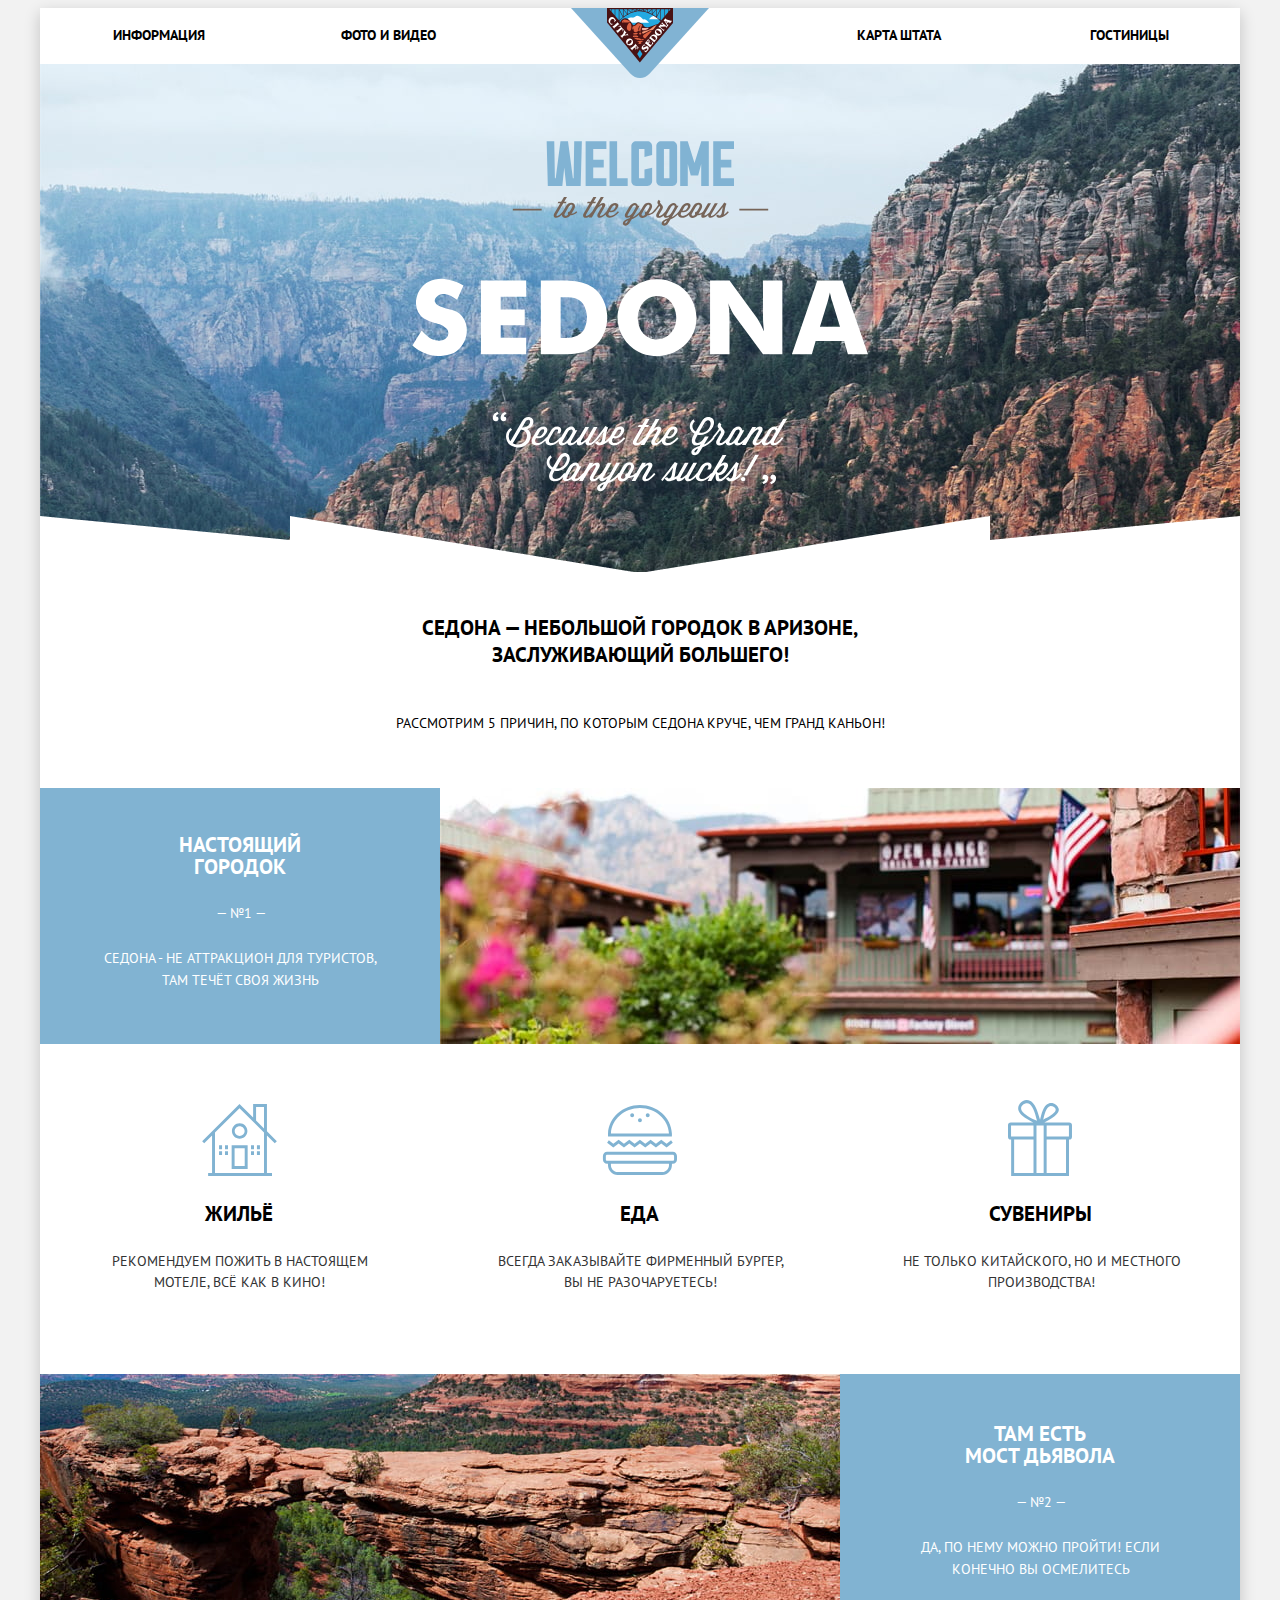
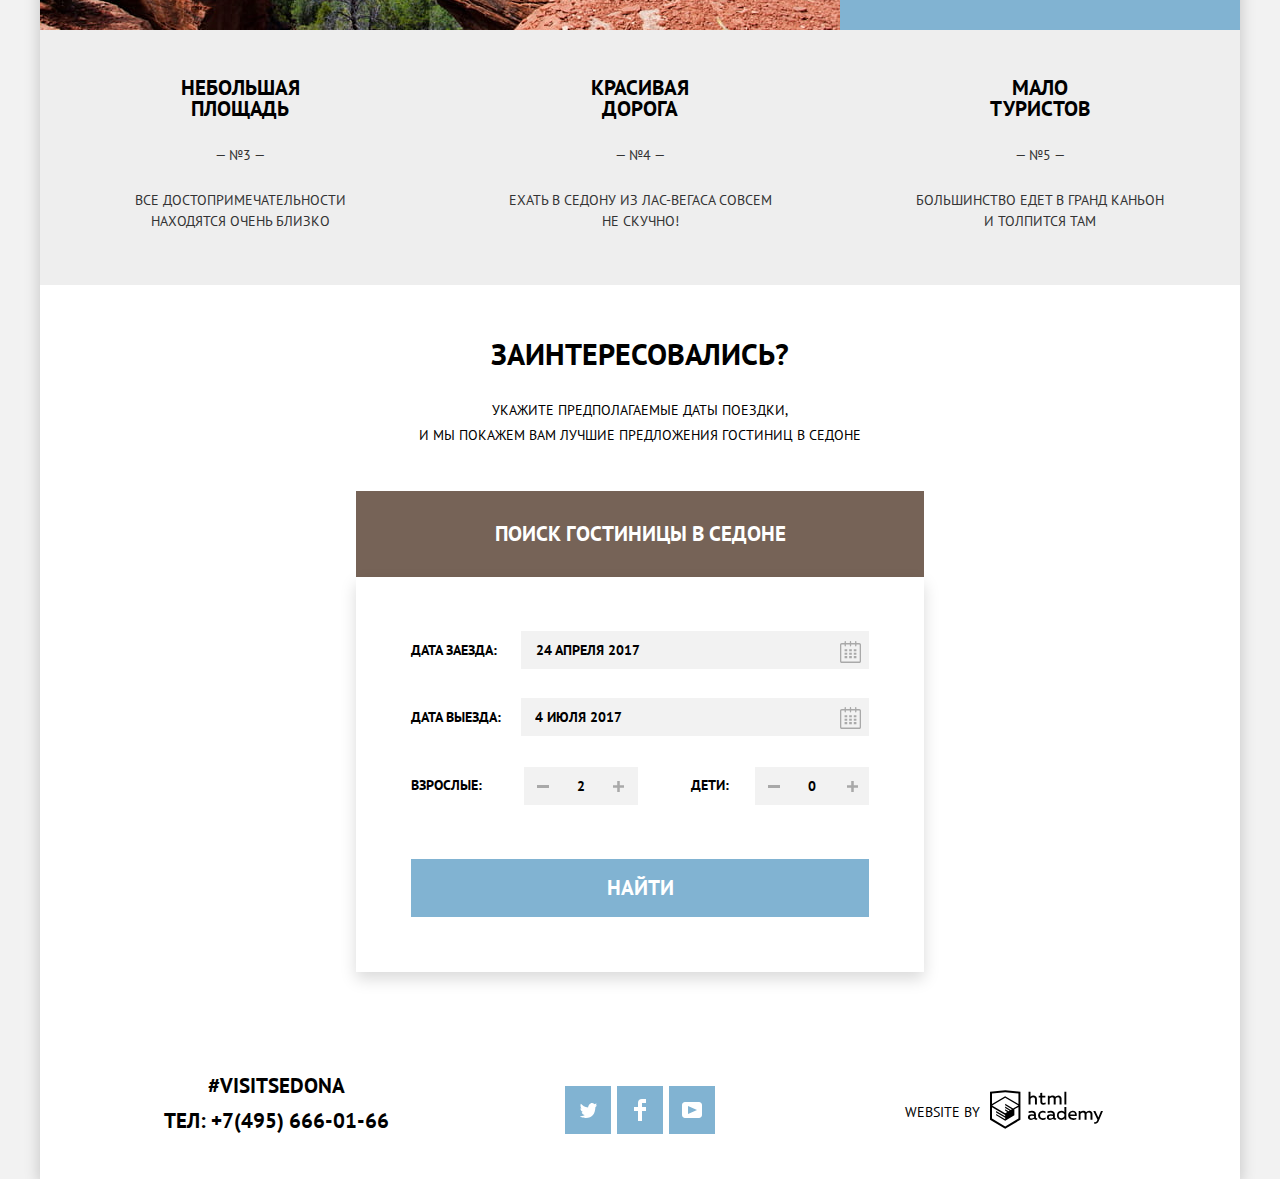
==== commit 7c135e76: "Поправила замечания для базовых требований" ====
--- a/index.html
+++ b/index.html
@@ -83,25 +83,25 @@
               <img class="advantage-foto-2" src="img/image_n2.jpg" width="800" height="256" alt="Мост дьявола">   
             </div>
           </li>
-          <li class="advantage-item grey grey1">
+          <li class="advantage-item grey grey-1">
             <div class="advantage-item-grey">
-              <h3>Небольшая <br> площадь</h3>
+              <h3>Небольшая площадь</h3>
               <p class="grey-number">— №3 —</p>
-              <p>Все достопримечательности <br> находятся очень близко</p>
-            </div>
-          </li>
-          <li class="advantage-item grey grey2">
+              <p>Все достопримечательности находятся очень близко</p>
+            </div>
+          </li>
+          <li class="advantage-item grey grey-2">
             <div class="advantage-item-grey">
-              <h3>Красивая <br> дорога</h3>
+              <h3>Красивая дорога</h3>
               <p class="grey-number">— №4 —</p>
-              <p>Ехать в Седону из Лас-Вегаса совсем <br> не скучно!</p>
-            </div>
-          </li>
-          <li class="advantage-item grey grey3">
+              <p>Ехать в Седону из Лас-Вегаса совсем не скучно!</p>
+            </div>
+          </li>
+          <li class="advantage-item grey grey-3">
             <div class="advantage-item-grey">
-              <h3>Мало <br> туристов</h3>
+              <h3>Мало туристов</h3>
               <p class="grey-number">— №5 —</p>
-              <p>Большинство едет в Гранд Каньон <br> и толпится там</p>
+              <p>Большинство едет в Гранд Каньон и толпится там</p>
             </div>
           </li>
         </ul>
@@ -109,7 +109,7 @@
       <section class="booking">
         <h2 class="visually-hidden">Бронирование</h2>
         <p class="larger-text">Заинтересовались?</p>
-        <p>Укажите предполагаемые даты поездки,<br> и мы покажем вам лучшие предложения гостиниц в
+        <p>Укажите предполагаемые даты поездки,<br>и мы покажем вам лучшие предложения гостиниц в
           Седоне</p>
         <button class="btn btn-brown" type="button">Поиск гостиницы в седоне</button>
         <section class="search-popap">
@@ -178,13 +178,13 @@
       </section>
     </main>
     <footer class="main-footer main-footer-start">
-      <div class="contacts">
+      <div class="main-footer-conteiner contacts">
         <p class="contacts">#visitsedona</p>
         <p class="contacts-phone">
           тел: <a class="phone" href="tel:+74956660166">+7(495) 666-01-66</a>
         </p>
       </div>    
-      <div class="social-conteiner">
+      <div class="main-footer-conteiner social-conteiner">
         <ul class="social">
           <li class="social-item social-tw">
             <a href="https://twitter.com">
@@ -210,7 +210,7 @@
           </li>
         </ul>
       </div>        
-      <div class="copyright-conteiner">        
+      <div class="main-footer-conteiner copyright-conteiner">        
         <span class="by">Website by </span>
         <a class="copyright" href="https://htmlacademy.ru/intensive/htmlcss">        
           <span class="visually-hidden">HTML-academy</span>
--- a/css/style.css
+++ b/css/style.css
@@ -2,16 +2,16 @@
 
 @font-face {
   font-family: "PT Sans";
-  src: url("../fonts/pt-sans-v11-latin-ext_latin_cyrillic-ext_cyrillic-regular.woff") format("woff2"),
-       url("../fonts/pt-sans-v11-latin-ext_latin_cyrillic-ext_cyrillic-regular.woff") format("woff");
+  src: url("../fonts/pt-sans-regular.woff") format("woff2"),
+       url("../fonts/pt-sans-regular.woff") format("woff");
   font-weight: 400;
   font-style: normal;
 }
 
 @font-face {
   font-family: "PT Sans";
-  src: url("../fonts/pt-sans-v11-latin-ext_latin_cyrillic-ext_cyrillic-700.woff2") format("woff2"),
-       url("../fonts/pt-sans-v11-latin-ext_latin_cyrillic-ext_cyrillic-700.woff") format("woff");
+  src: url("../fonts/pt-sans-700.woff2") format("woff2"),
+       url("../fonts/pt-sans-700.woff") format("woff");
   font-weight: 700;
   font-style: normal;
 }
@@ -59,7 +59,8 @@
   width: 1200px;
   margin: auto;
   background-color: var(--basic-white);  
-  box-shadow: 0px 5px 15px rgba(0, 1, 1, 0.2);
+  -webkit-box-shadow: 0px 5px 15px rgba(0, 1, 1, 0.2);  
+          box-shadow: 0px 5px 15px rgba(0, 1, 1, 0.2);
 }
 
 img {
@@ -89,18 +90,23 @@
 .page-body {
   position: relative;
   height: 100%;
-
 }
 
 .box-body {
   min-height: 100%;
+  display: -ms-grid;
   display: grid;
+  -ms-grid-rows: -webkit-min-content 1fr -webkit-min-content;
+  -ms-grid-rows: min-content 1fr min-content;
+  grid-template-rows: -webkit-min-content 1fr -webkit-min-content;
   grid-template-rows: min-content 1fr min-content;
-  align-content: start;
+  -ms-flex-line-pack: start;
+      align-content: start;
 }
 
 
 /*====General====*/
+
 .btn {
   font-family: inherit;
   font-size: inherit;
@@ -182,8 +188,11 @@
 }
 
 .main-navigation .site-navigation {
+  display: -webkit-box;
+  display: -ms-flexbox;
   display: flex;  
-  flex-wrap: wrap;
+  -ms-flex-wrap: wrap;  
+      flex-wrap: wrap;
   margin: 0; 
   margin-left: 73px;
   margin-right: 71px;
@@ -195,8 +204,7 @@
 .site-navigation li {
   width: 228px;
   margin-top: 15px;
-  margin-bottom: 15px;
-
+  margin-bottom: 16px;
 }
 
 .site-navigation li:nth-child(4n-3) {
@@ -211,7 +219,6 @@
   text-align: right;
   margin-left: auto;  
 }
-
 
 .site-navigation li:nth-child(4n) {
   text-align: right;  
@@ -230,7 +237,7 @@
 }
 
 .promo .welcome {
-  margin-top: 43px;
+  margin-top: 42px;
 }
 
 /*====advantage====*/
@@ -268,8 +275,11 @@
 }
 
 .advantage-items {
+  display: -webkit-box;
+  display: -ms-flexbox;
   display: flex;  
-  flex-wrap: wrap;  
+  -ms-flex-wrap: wrap;  
+      flex-wrap: wrap;  
   margin: 0;
   padding: 0;
   list-style: none;  
@@ -287,11 +297,16 @@
 
 .advantage-items .advantage-item-1,
 .advantage-items .advantage-item-2 {
+  display: -webkit-box;
+  display: -ms-flexbox;
   display: flex;   
 }
 
 .advantage-items .advantage-item-2 {
-  flex-direction: row-reverse;
+  -webkit-box-orient: horizontal;
+  -webkit-box-direction: reverse;
+      -ms-flex-direction: row-reverse;
+          flex-direction: row-reverse;
 }
 
 .full .content-number {
@@ -328,7 +343,6 @@
   margin-top: 49px;
 }
 
-
 .full .content-title {
   display: inline-block;
   vertical-align: middle; 
@@ -339,7 +353,6 @@
   padding: 0;
   line-height: 22px;
 }
-
 
 .advantage-items h3,
 .real-city h4 {
@@ -348,8 +361,11 @@
 }
 
 .advantage-items .real-city {
+  display: -webkit-box;
+  display: -ms-flexbox;
   display: flex;  
-  flex-wrap: wrap;
+  -ms-flex-wrap: wrap;  
+      flex-wrap: wrap;
   margin: 0;
   margin-bottom: 68px;
   padding: 0;
@@ -366,7 +382,6 @@
   margin-right: 4px;
 }
 
-
 .real-city-1 { 
   background-image: url("../img/icon_1.svg");
   background-repeat: no-repeat;
@@ -402,11 +417,25 @@
 }
 
 .advantage-items .grey { 
-  width: 400px;
+  width: 268px;
   padding-top: 26px;
   padding-bottom: 39px;
+  padding-left: 66px;
+  padding-right: 66px;
   line-height: 21px;
   background-color: var(--basic-grey);
+}
+
+.advantage-items .grey-3 {
+  width: 250px;
+  padding-left: 75px;
+  padding-right: 75px;
+}
+
+.grey h3 {
+  width: 150px;
+  margin-left: auto;    
+  margin-right: auto;
 }
 
 .advantage-items .grey-number {
@@ -416,7 +445,6 @@
   margin-top: 5px;
   margin-bottom: 10px;
 }
-
 
 .real-city p,
 .grey p {
@@ -439,13 +467,21 @@
   font-weight: 700;
 }
 
+.booking p {
+  width: 800px;
+  margin-left: auto;
+  margin-right: auto;
+}
+
 .booking .btn-brown {
   display: inline-block;
   vertical-align: middle; 
   text-align: center;
-  width: 568px;
-  height: 86px;
+  width: 568px;  
   margin-top: 29px; 
+  padding: 30px;
+  /* padding-bottom: 30px;
+  padding-left: 30px; */
 }
 
 .booking iframe {
@@ -458,8 +494,11 @@
 .main-footer {
   position: relative;
   z-index: 2;
+  display: -webkit-box;
+  display: -ms-flexbox;
   display: flex; 
-  flex-wrap: wrap;
+  -ms-flex-wrap: wrap; 
+      flex-wrap: wrap;
   margin-top: auto;
   line-height: 26px;
   background-color: var(--basic-transparent-white);
@@ -474,7 +513,7 @@
   margin-right: auto;
 }
 
-.main-footer > div {
+.main-footer .main-footer-conteiner {
   margin-left: 73px;
 }
 
@@ -526,8 +565,12 @@
 }
 
 .main-footer .social {  
+  display: -webkit-box;  
+  display: -ms-flexbox;  
   display: flex;
-  justify-content: center;
+  -webkit-box-pack: center;
+      -ms-flex-pack: center;
+          justify-content: center;
   min-width: 254px;
   margin: 0;  
   margin-top: 35px;
@@ -541,9 +584,15 @@
 }
 
 .social-item a {
+  display: -webkit-box;
+  display: -ms-flexbox;
   display: flex;
-  align-items: center;
-  justify-content: center;
+  -webkit-box-align: center;
+      -ms-flex-align: center;
+          align-items: center;
+  -webkit-box-pack: center;
+      -ms-flex-pack: center;
+          justify-content: center;
   width: 46px;
   height: 48px;
   background-color: var(--basic-blue);
@@ -586,14 +635,11 @@
 
 /*====search-popap====*/
 
-.search-popap-none {
-  display: none;
-}
-
 .search-popap {    
   position: absolute; 
   left: 316px;
-  box-sizing: border-box; 
+  -webkit-box-sizing: border-box;
+          box-sizing: border-box; 
   width: 568px;
   margin-left: auto;
   margin-right: auto;
@@ -603,7 +649,12 @@
   font-weight: 700;
   text-align: left;   
   background: #FFFFFF;
-  box-shadow: 0px 7px 15px rgba(0, 1, 1, 0.15);  
+  -webkit-box-shadow: 0px 7px 15px rgba(0, 1, 1, 0.15);
+          box-shadow: 0px 7px 15px rgba(0, 1, 1, 0.15);  
+}
+
+.search-popap-none {
+  display: none;
 }
 
 .search-popap form {  
@@ -614,7 +665,8 @@
 }
 
 .search-popap label {
-  box-sizing: border-box;
+  -webkit-box-sizing: border-box;
+          box-sizing: border-box;
   min-width: 110px;
   margin-top: 6px;
 }
@@ -625,6 +677,8 @@
 
 .search-popap .input-container {
   position: relative;
+  display: -webkit-box;
+  display: -ms-flexbox;
   display: flex;   
 }
 
@@ -639,13 +693,31 @@
   border: none; 
 }  
   
+.search-popap input::-webkit-input-placeholder {
+  color: var(--basic-text);
+}  
+  
+.search-popap input::-moz-placeholder {
+  color: var(--basic-text);
+}  
+  
+.search-popap input:-ms-input-placeholder {
+  color: var(--basic-text);
+}  
+  
+.search-popap input::-ms-input-placeholder {
+  color: var(--basic-text);
+}  
+  
 .search-popap input::placeholder {
   color: var(--basic-text);
 }
 
 .form-start input,
 .form-end input {
-  flex-grow: 1;  
+  -webkit-box-flex: 1;
+      -ms-flex-positive: 1;
+          flex-grow: 1;  
   margin-left: 0;  
   padding-left: 15px; 
 }
@@ -655,10 +727,13 @@
   margin-bottom: 31px;
 }
 
-
 .search-popap .form-age {
+  display: -webkit-box;
+  display: -ms-flexbox;
   display: flex;
-  justify-content: space-between; 
+  -webkit-box-pack: justify;
+      -ms-flex-pack: justify;
+          justify-content: space-between; 
   margin-bottom: 25px;   
 }
 
@@ -675,7 +750,7 @@
   width: 100%;
   margin-top: 0;
   margin-bottom: 54px;
-  height: 58px;    
+  padding: 16px;    
 }
 
 .search-popap input:hover {
@@ -709,15 +784,22 @@
 }
 
 .search-popap label.children {
-  box-sizing: border-box;
+  -webkit-box-sizing: border-box;
+          box-sizing: border-box;
   padding-left: 49px;
 }
 
 .search-popap .more-less {
   position: absolute;
+  display: -webkit-box;
+  display: -ms-flexbox;
   display: flex;
-  justify-content: center;
-  align-items: center;  
+  -webkit-box-pack: center;
+      -ms-flex-pack: center;
+          justify-content: center;
+  -webkit-box-align: center;
+      -ms-flex-align: center;
+          align-items: center;  
   width: 38px;
   height: 38px;     
   fill: var(--basic-dark-grey);
@@ -743,7 +825,6 @@
 .search-popap .more-less:active {
   fill: var(--basic-blue);
 }
-
 
 /*==========catalog.html==========*/
 
@@ -759,14 +840,19 @@
 }
 
 .search .filter {
+  display: -webkit-box;
+  display: -ms-flexbox;
   display: flex;
-  flex-wrap: wrap;
+  -ms-flex-wrap: wrap;
+      flex-wrap: wrap;
   color: var(--basic-white);
   text-transform: inherit;
 }
 
 .search fieldset {
   border: none;
+  padding-top: 7px;
+  padding-left: 11px;
 }
 
 .filter ul {
@@ -784,14 +870,14 @@
 .filter .filter-infrastructure, 
 .filter .filter-type,
 .filter .filter-price {
-  margin-top: 26px;
-  margin-bottom: 24px;
+  margin-top: 25px;
+  margin-bottom: 23px;
   text-align: left;
 }
 
 .filter-infrastructure legend,
 .filter-type legend {
-  margin-bottom: 20px;
+  margin-bottom: 19px;
 }
 
 .filter-infrastructure .infrastucture-item,
@@ -808,12 +894,6 @@
 .filter .filter-infrastructure {
   margin-left: 60px;
 }
-
-/* .infrastucture-items {
-  display: flex;
-  flex-wrap: wrap;
-  flex-direction: column;
-} */
 
 .infrastucture-item .check {
   padding-left: 39px; 
@@ -930,7 +1010,9 @@
   width: 23px;
   height: 24px;
   margin-left: -2px;
-  transform: scale(1.21);
+  -webkit-transform: scale(1.21);
+      -ms-transform: scale(1.21);
+          transform: scale(1.21);
 }
 
 .range-controls .toggle:focus {
@@ -986,6 +1068,8 @@
 }
 
 .filter .border {
+  display: -webkit-box;
+  display: -ms-flexbox;
   display: flex;
   width: 313px;  
   text-align: center;
@@ -1017,12 +1101,11 @@
 .filter .btn {
   display: block;
   text-align: center;
-  width: 137px;
-  height: 36px;
-  margin-top: 4px; 
+  width: 137px;  
+  margin-top: 5px; 
   margin-left: 83px;
   margin-right: auto;
-  padding-right: 0;
+  padding: 5px;
   font-weight: 400;
   background-color: transparent;
 }
@@ -1033,12 +1116,11 @@
   background-color: var(--basic-white);
 }
 
-
 /*====results===*/
 
-
-
 .results .sorting {
+  display: -webkit-box;
+  display: -ms-flexbox;
   display: flex;
   padding-top: 29px;
   padding-bottom: 30px;
@@ -1046,7 +1128,6 @@
   padding-right: 68px;
 }
 
-
 .results .show-results {
   font-size: 21px;
   line-height: 26px;
@@ -1054,6 +1135,8 @@
 }
 
 .results .sorting-rating {
+  display: -webkit-box;
+  display: -ms-flexbox;
   display: flex;
   margin-left: 46px;
   font-size: 12px;
@@ -1075,8 +1158,12 @@
 }
 
 .results .sorting-list {
+  display: -webkit-box;
+  display: -ms-flexbox;
   display: flex;
-  align-items: flex-start;
+  -webkit-box-align: start;
+      -ms-flex-align: start;
+          align-items: flex-start;
   margin: 0;
   margin-top: 2px;
   margin-left: 33px;  
@@ -1115,6 +1202,8 @@
 }
 
 .sorting-price .sorting-up-down {
+  display: -webkit-box;
+  display: -ms-flexbox;
   display: flex; 
   padding-top: 5px; 
 }
@@ -1153,11 +1242,15 @@
 }
 
 .results .hotel-list {
+  display: -ms-grid;
   display: grid;
+  -ms-grid-rows: 1fr 1fr 1fr;
   grid-template-rows: 1fr 1fr 1fr;
 }
 
 .results article {
+  display: -webkit-box;
+  display: -ms-flexbox;
   display: flex;  
   margin: 0;
   margin-top: 20px;
@@ -1168,7 +1261,8 @@
 }
 
 .hotel-list .hotel-item {
-  box-sizing: border-box;
+  -webkit-box-sizing: border-box;
+          box-sizing: border-box;
   border-top: 1px solid var(--basic-input-border);
 }
 
@@ -1179,7 +1273,8 @@
 .results .item-image {
   margin-top: 5px;
   margin-right: 29px;
-  object-fit: contain;
+  -o-object-fit: contain;
+     object-fit: contain;
 }
 
 .hotel-list h3 {
@@ -1188,10 +1283,18 @@
 }
 
 .hotel-list .item-content {
+  display: -webkit-box;
+  display: -ms-flexbox;
   display: flex;
-  flex-direction: column;
-  flex-wrap: wrap;
-  justify-content: flex-start;
+  -webkit-box-orient: vertical;
+  -webkit-box-direction: normal;
+      -ms-flex-direction: column;
+          flex-direction: column;
+  -ms-flex-wrap: wrap;
+      flex-wrap: wrap;
+  -webkit-box-pack: start;
+      -ms-flex-pack: start;
+          justify-content: flex-start;
   min-width: 259px;    
 }
 
@@ -1215,10 +1318,10 @@
   display: inline-block;
   vertical-align: middle; 
   text-align: center;  
-  width: 110px;
-  height: 23px;
-  margin-right: 2px;
-  padding-top: 4px;  
+  width: 110px;  
+  margin-right: 3px;
+  padding-top: 3px;
+  padding-bottom: 3px;  
 }
 
 .hotel-list .btn-brown {
@@ -1226,13 +1329,21 @@
   vertical-align: middle; 
   text-align: center;
   width: 142px;
-  height: 27px;
+  padding-top: 3px;
+  padding-bottom: 3px;    
 }
 
 .hotel-list .item-info {
+  display: -webkit-box;
+  display: -ms-flexbox;
   display: flex;
-  flex-direction: column;
-  justify-content: space-between;
+  -webkit-box-orient: vertical;
+  -webkit-box-direction: normal;
+      -ms-flex-direction: column;
+          flex-direction: column;
+  -webkit-box-pack: justify;
+      -ms-flex-pack: justify;
+          justify-content: space-between;
   margin-top: 5px;  
   margin-left: auto;
   width: 125px;
@@ -1243,8 +1354,12 @@
 }
 
 .hotel-list .stars {
+  display: -webkit-box;
+  display: -ms-flexbox;
   display: flex;
-  justify-content: flex-end;
+  -webkit-box-pack: end;
+      -ms-flex-pack: end;
+          justify-content: flex-end;
   margin: 0;
   padding: 0;
   list-style: none;
@@ -1261,7 +1376,8 @@
 .hotel-list .rating { 
   vertical-align: middle; 
   text-align: center;
-  align-self: flex-end;
+  -ms-flex-item-align: end;
+      align-self: flex-end;
   width: 110px;
   height: 25px;  
   margin: 0; 
@@ -1273,4 +1389,4 @@
 
 .hotel-list a.title {
   color: inherit;
-}
+}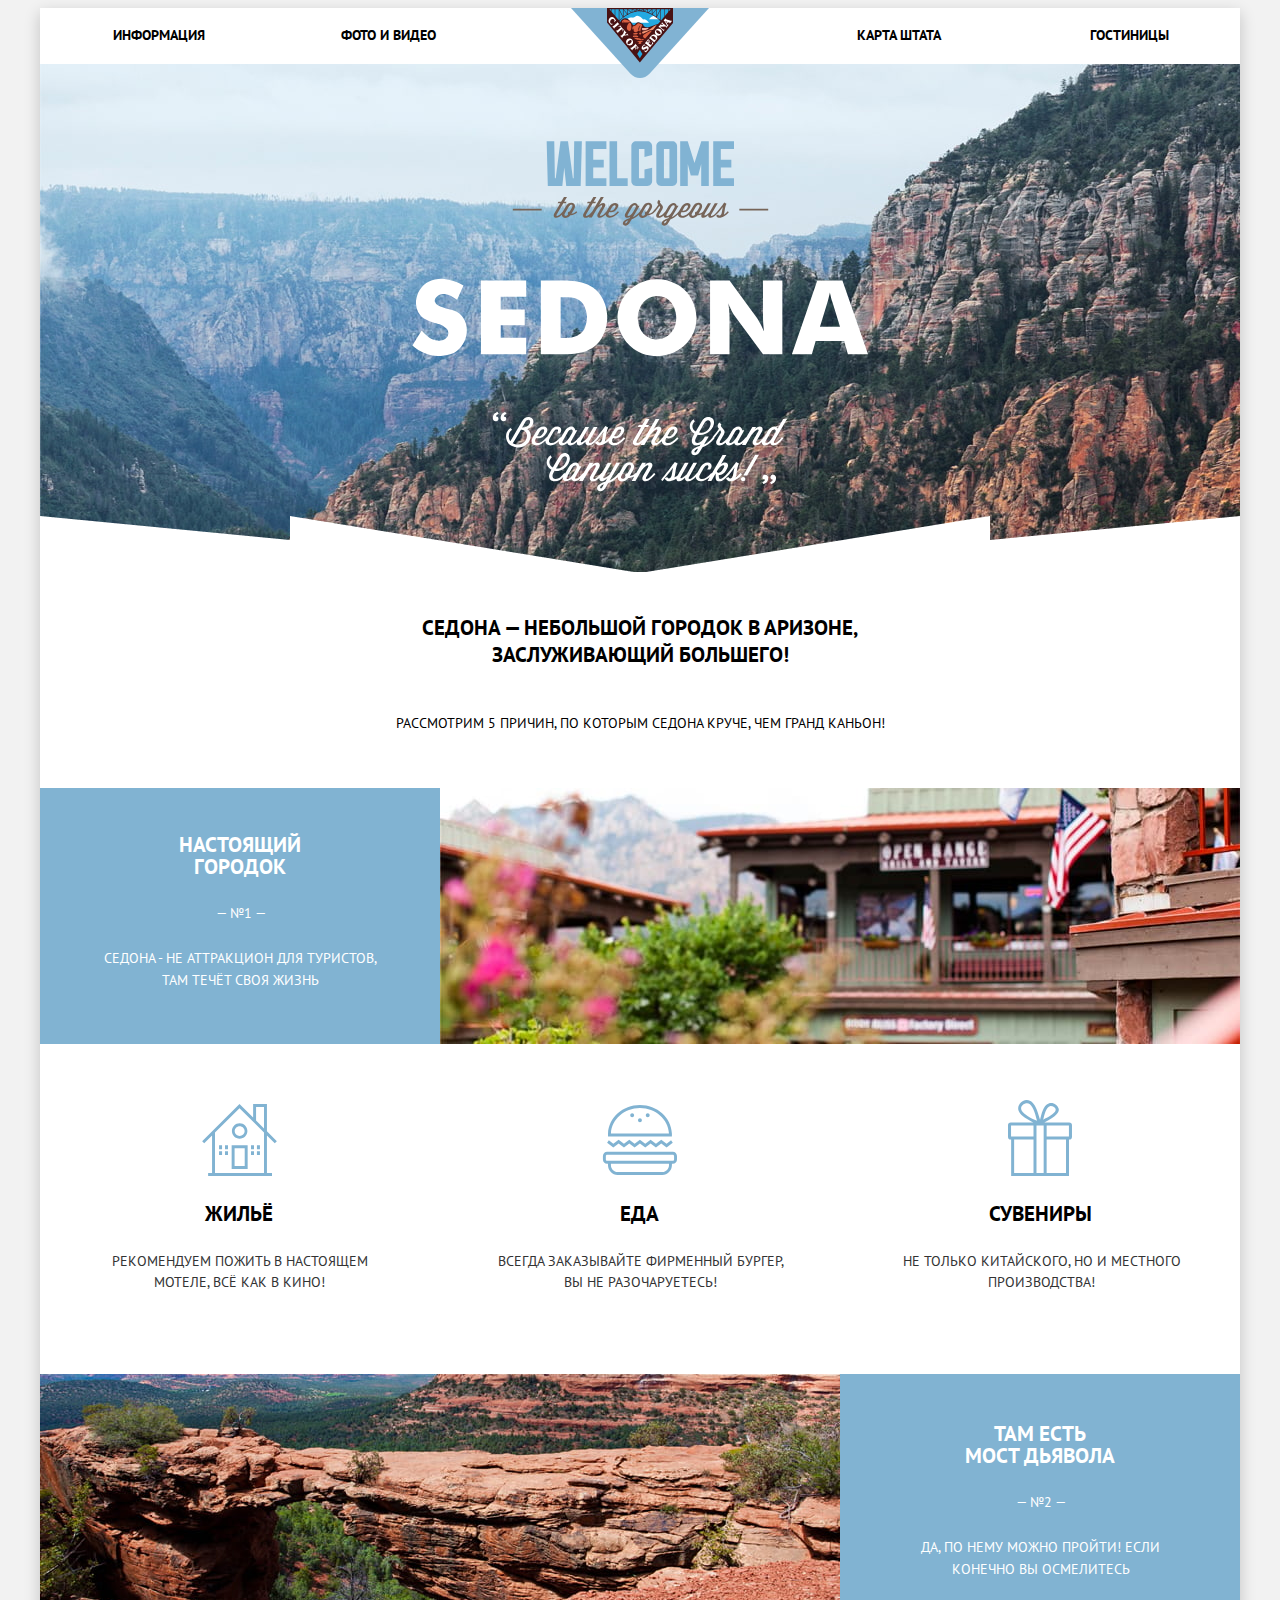
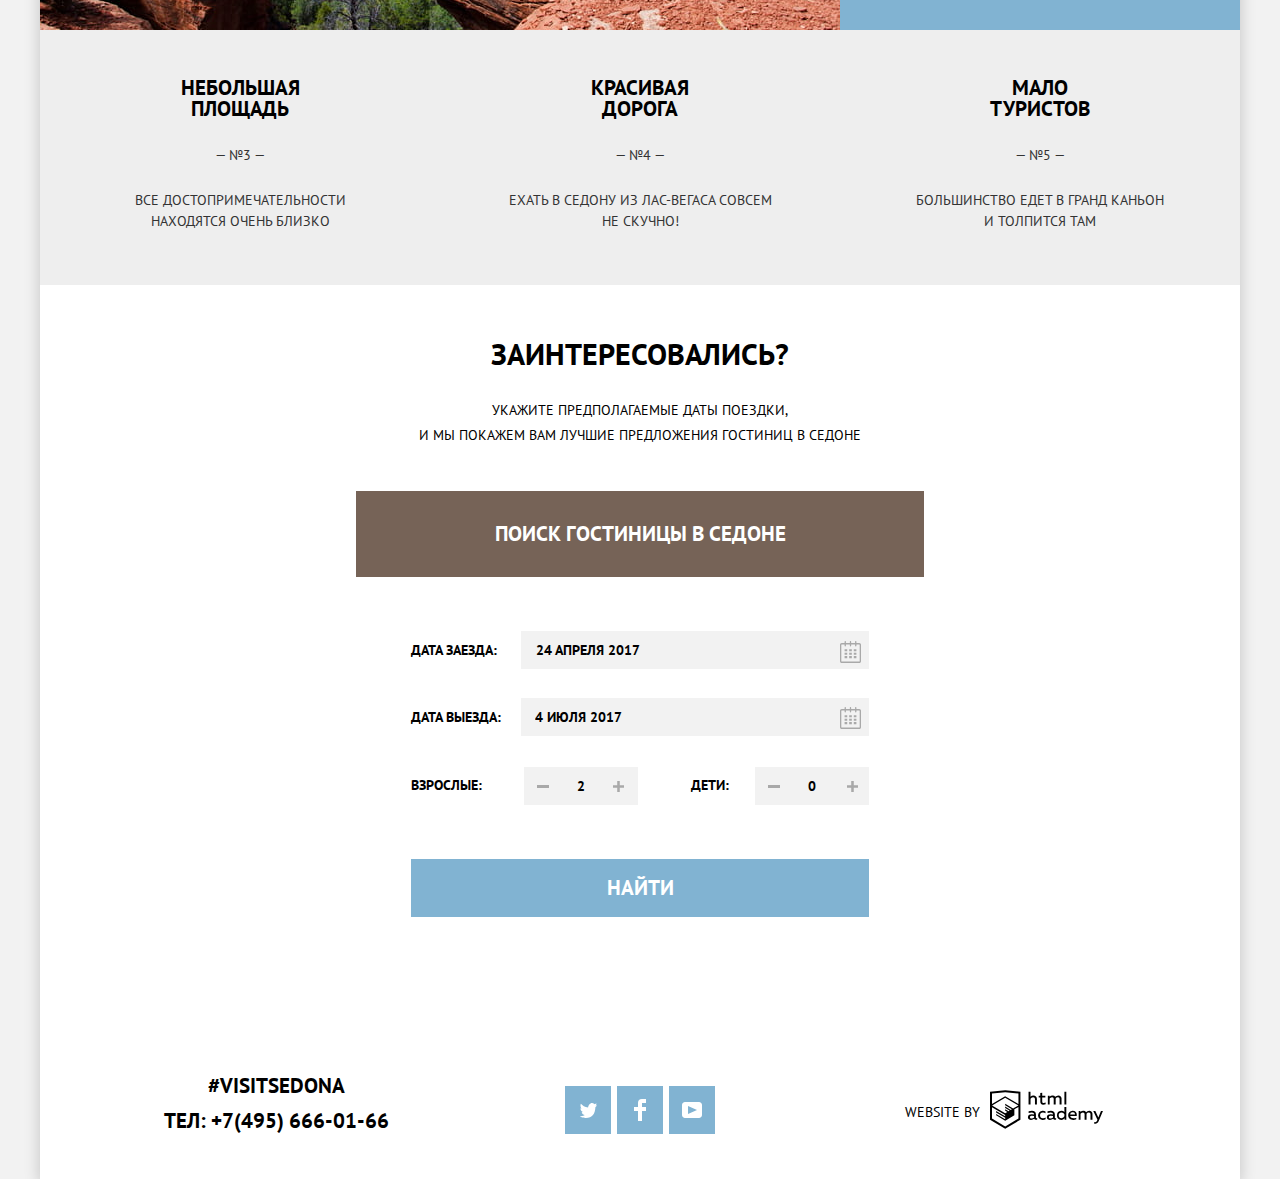
==== commit 18ae1300: "Добавила анимации формы с помощью js" ====
--- a/index.html
+++ b/index.html
@@ -16,7 +16,7 @@
           <a class="logo-link" href="">
             <img src="img/logo.svg" alt="Логотип SEDONA" width="138" height="70">
           </a>
-        </div>        
+        </div>
         <ul class="site-navigation">
           <li class="navigation-left">
             <a href="blank.html">Информация</a>
@@ -29,7 +29,7 @@
           </li>
           <li class="navigation-right">
             <a href="catalog.html">Гостиницы</a>
-          </li>          
+          </li>
         </ul>
       </nav>
     </header>
@@ -47,7 +47,7 @@
         <div class="box-white">
           <p class="larger-text">Седона — небольшой городок в Аризоне, заслуживающий большего!</p>
           <p class="content-5">Рассмотрим 5 причин, по которым Седона круче, чем гранд каньон!</p>
-        </div>      
+        </div>
         <ul class="advantage-items">
           <li class="advantage-item left">
             <div class="full advantage-item-1">
@@ -55,7 +55,7 @@
                 <h3 class="content-title">Настоящий городок</h3>
                 <p class="content-number">— №1 —</p>
                 <p class="content-text">Седона - не аттракцион для туристов, там течёт своя жизнь</p>
-              </div>              
+              </div>
               <img class="advantage-foto-1" src="img/image_n1.jpg" width="800" height="256" alt="Городское фото Sedona">
             </div>
             <ul class="real-city">
@@ -70,7 +70,7 @@
               <li class="real-city-item real-city-3">
                 <h4>Сувениры</h4>
                 <p>Не только китайского, но и местного производства!</p>
-              </li>              
+              </li>
             </ul>
           </li>
           <li class="advantage-item right">
@@ -79,8 +79,8 @@
                 <h3 class="content-title">Там есть Мост дьявола</h3>
                 <p class="content-number">— №2 —</p>
                 <p class="content-text">Да, по нему можно пройти! Если конечно вы осмелитесь</p>
-              </div>  
-              <img class="advantage-foto-2" src="img/image_n2.jpg" width="800" height="256" alt="Мост дьявола">   
+              </div>
+              <img class="advantage-foto-2" src="img/image_n2.jpg" width="800" height="256" alt="Мост дьявола">
             </div>
           </li>
           <li class="advantage-item grey grey-1">
@@ -111,70 +111,91 @@
         <p class="larger-text">Заинтересовались?</p>
         <p>Укажите предполагаемые даты поездки,<br>и мы покажем вам лучшие предложения гостиниц в
           Седоне</p>
-        <button class="btn btn-brown" type="button">Поиск гостиницы в седоне</button>
-        <section class="search-popap">
-          <h2 class="visually-hidden">Поиск гостиницы в Седоне</h2>
-          <form action="https://echo.htmlacademy.ru" method="post">
-            <div class="input-container form-start">
-              <label for="start">
-                Дата заезда:                       
-              </label>
-              <input type="text" name="start" id="start" aria-label="Выберете дату заезда" placeholder="24 апреля 2017">     
-              <button class="calendar" type="button" aria-label="Календарь">
-                <svg xmlns="http://www.w3.org/2000/svg" width="21" height="22" viewBox="0 0 21 22">
-                  <path d="M19.251 2.025h-2.845V.648c0-.381-.294-.689-.656-.689-.363 0-.656.308-.656.689v1.377h-3.938V.648c0-.381-.294-.689-.655-.689-.363 0-.657.308-.657.689v1.377H5.906V.648c0-.381-.294-.689-.656-.689-.363 0-.657.308-.657.689v1.377H1.75C.784 2.025 0 2.847 0 3.862v16.302C0 21.179.784 22 1.75 22h17.501c.966 0 1.749-.821 1.749-1.836V3.862c0-1.015-.783-1.837-1.749-1.837zm.437 18.139a.448.448 0 0 1-.437.459H1.75a.45.45 0 0 1-.438-.459V3.862a.45.45 0 0 1 .438-.459h2.844v1.378c0 .381.294.689.657.689.362 0 .656-.308.656-.689V3.403h3.938v1.378c0 .381.294.689.657.689.361 0 .655-.308.655-.689V3.403h3.938v1.378c0 .381.293.689.656.689.362 0 .656-.308.656-.689V3.403h2.845c.241 0 .437.206.437.459v16.302z"/><path d="M4.594 8.225h2.625v2.066H4.594zM4.594 11.668h2.625v2.067H4.594zM4.594 15.112h2.625v2.066H4.594zM9.188 15.112h2.625v2.066H9.188zM9.188 11.668h2.625v2.067H9.188zM9.188 8.225h2.625v2.066H9.188zM13.781 15.112h2.625v2.066h-2.625zM13.781 11.668h2.625v2.067h-2.625zM13.781 8.225h2.625v2.066h-2.625z"/>
-                </svg>                
-              </button> 
-            </div>
-            <div class="input-container form-end">
-              <label for="end">
-                Дата выезда:         
-              </label>
-              <input type="text" name="end" id="end" aria-label="Выберете дату выезда" placeholder="4 июля 2017">        
-              <button class="calendar" type="button" aria-label="Календарь">
-                <svg xmlns="http://www.w3.org/2000/svg" width="21" height="22" viewBox="0 0 21 22">
-                  <path d="M19.251 2.025h-2.845V.648c0-.381-.294-.689-.656-.689-.363 0-.656.308-.656.689v1.377h-3.938V.648c0-.381-.294-.689-.655-.689-.363 0-.657.308-.657.689v1.377H5.906V.648c0-.381-.294-.689-.656-.689-.363 0-.657.308-.657.689v1.377H1.75C.784 2.025 0 2.847 0 3.862v16.302C0 21.179.784 22 1.75 22h17.501c.966 0 1.749-.821 1.749-1.836V3.862c0-1.015-.783-1.837-1.749-1.837zm.437 18.139a.448.448 0 0 1-.437.459H1.75a.45.45 0 0 1-.438-.459V3.862a.45.45 0 0 1 .438-.459h2.844v1.378c0 .381.294.689.657.689.362 0 .656-.308.656-.689V3.403h3.938v1.378c0 .381.294.689.657.689.361 0 .655-.308.655-.689V3.403h3.938v1.378c0 .381.293.689.656.689.362 0 .656-.308.656-.689V3.403h2.845c.241 0 .437.206.437.459v16.302z"/><path d="M4.594 8.225h2.625v2.066H4.594zM4.594 11.668h2.625v2.067H4.594zM4.594 15.112h2.625v2.066H4.594zM9.188 15.112h2.625v2.066H9.188zM9.188 11.668h2.625v2.067H9.188zM9.188 8.225h2.625v2.066H9.188zM13.781 15.112h2.625v2.066h-2.625zM13.781 11.668h2.625v2.067h-2.625zM13.781 8.225h2.625v2.066h-2.625z"/>
-                </svg>                
-              </button> 
-            </div>
-            <div class="input-container form-age">
-              <label class="adults" for="adults">
-                Взрослые: 
-              </label>
-              <div class="plus-minus">
-                <button class="more-less minus" type="button" aria-label="меньше">
-                  <svg width="12" height="3" viewBox="0 0 12 3" xmlns="http://www.w3.org/2000/svg">
-                    <rect width="12" height="3"/>
+        <button class="btn btn-brown btn-booking" type="button">Поиск гостиницы в седоне</button>
+        <div class="animation-conteiner">
+          <section class="search-popup">
+            <h2 class="visually-hidden">Поиск гостиницы в Седоне</h2>
+            <form class="booking-form" action="https://echo.htmlacademy.ru" method="post">
+              <div class="input-container form-start">
+                <label for="start">
+                  Дата заезда:
+                </label>
+                <input class="start-data" type="text" name="start" id="start" aria-label="Выберете дату заезда"
+                  placeholder="24 апреля 2017">
+                <button class="calendar" type="button" aria-label="Календарь">
+                  <svg xmlns="http://www.w3.org/2000/svg" width="21" height="22" viewBox="0 0 21 22">
+                    <path
+                      d="M19.251 2.025h-2.845V.648c0-.381-.294-.689-.656-.689-.363 0-.656.308-.656.689v1.377h-3.938V.648c0-.381-.294-.689-.655-.689-.363 0-.657.308-.657.689v1.377H5.906V.648c0-.381-.294-.689-.656-.689-.363 0-.657.308-.657.689v1.377H1.75C.784 2.025 0 2.847 0 3.862v16.302C0 21.179.784 22 1.75 22h17.501c.966 0 1.749-.821 1.749-1.836V3.862c0-1.015-.783-1.837-1.749-1.837zm.437 18.139a.448.448 0 0 1-.437.459H1.75a.45.45 0 0 1-.438-.459V3.862a.45.45 0 0 1 .438-.459h2.844v1.378c0 .381.294.689.657.689.362 0 .656-.308.656-.689V3.403h3.938v1.378c0 .381.294.689.657.689.361 0 .655-.308.655-.689V3.403h3.938v1.378c0 .381.293.689.656.689.362 0 .656-.308.656-.689V3.403h2.845c.241 0 .437.206.437.459v16.302z" />
+                    <path
+                      d="M4.594 8.225h2.625v2.066H4.594zM4.594 11.668h2.625v2.067H4.594zM4.594 15.112h2.625v2.066H4.594zM9.188 15.112h2.625v2.066H9.188zM9.188 11.668h2.625v2.067H9.188zM9.188 8.225h2.625v2.066H9.188zM13.781 15.112h2.625v2.066h-2.625zM13.781 11.668h2.625v2.067h-2.625zM13.781 8.225h2.625v2.066h-2.625z" />
                   </svg>
-                </button>                
-                <input class="adults" type="text" name="adults" id="adults" aria-label="Впишите количество взрослых" placeholder="2">
-                <button class="more-less plus" type="button" aria-label="больше">
-                  <svg width="11" height="11" viewBox="0 0 11 11" xmlns="http://www.w3.org/2000/svg">
-                    <path fill-rule="evenodd" clip-rule="evenodd" d="M4.23086 6.76932V11H6.76932V6.76932H11V4.23086H6.76932V0H4.23085V4.23086H0V6.76932H4.23086Z"/>
-                  </svg>                  
-                </button>  
-              </div>                            
-              <label class="children" for="children">
-                Дети: 
-              </label>
-              <div class="plus-minus">
-                <button class="more-less minus" type="button" aria-label="меньше">
-                  <svg width="12" height="3" viewBox="0 0 12 3" xmlns="http://www.w3.org/2000/svg">
-                    <rect width="12" height="3"/>
+                </button>
+              </div>
+              <div class="input-container form-end">
+                <label for="end">
+                  Дата выезда:
+                </label>
+                <input class="end-data" type="text" name="end" id="end" aria-label="Выберете дату выезда"
+                  placeholder="4 июля 2017">
+                <button class="calendar" type="button" aria-label="Календарь">
+                  <svg xmlns="http://www.w3.org/2000/svg" width="21" height="22" viewBox="0 0 21 22">
+                    <path
+                      d="M19.251 2.025h-2.845V.648c0-.381-.294-.689-.656-.689-.363 0-.656.308-.656.689v1.377h-3.938V.648c0-.381-.294-.689-.655-.689-.363 0-.657.308-.657.689v1.377H5.906V.648c0-.381-.294-.689-.656-.689-.363 0-.657.308-.657.689v1.377H1.75C.784 2.025 0 2.847 0 3.862v16.302C0 21.179.784 22 1.75 22h17.501c.966 0 1.749-.821 1.749-1.836V3.862c0-1.015-.783-1.837-1.749-1.837zm.437 18.139a.448.448 0 0 1-.437.459H1.75a.45.45 0 0 1-.438-.459V3.862a.45.45 0 0 1 .438-.459h2.844v1.378c0 .381.294.689.657.689.362 0 .656-.308.656-.689V3.403h3.938v1.378c0 .381.294.689.657.689.361 0 .655-.308.655-.689V3.403h3.938v1.378c0 .381.293.689.656.689.362 0 .656-.308.656-.689V3.403h2.845c.241 0 .437.206.437.459v16.302z" />
+                    <path
+                      d="M4.594 8.225h2.625v2.066H4.594zM4.594 11.668h2.625v2.067H4.594zM4.594 15.112h2.625v2.066H4.594zM9.188 15.112h2.625v2.066H9.188zM9.188 11.668h2.625v2.067H9.188zM9.188 8.225h2.625v2.066H9.188zM13.781 15.112h2.625v2.066h-2.625zM13.781 11.668h2.625v2.067h-2.625zM13.781 8.225h2.625v2.066h-2.625z" />
                   </svg>
-                </button>            
-                <input class="children" type="text" name="children" id="children" aria-label="Впишите количество детей" placeholder="0">
-                <button class="more-less plus" type="button" aria-label="больше">
-                  <svg width="11" height="11" viewBox="0 0 11 11" xmlns="http://www.w3.org/2000/svg">
-                    <path fill-rule="evenodd" clip-rule="evenodd" d="M4.23086 6.76932V11H6.76932V6.76932H11V4.23086H6.76932V0H4.23085V4.23086H0V6.76932H4.23086Z"/>
-                  </svg>
-                </button>  
-              </div>              
-            </div>
-            <button class="btn btn-blue" type="submit">Найти</button>
-          </form>
-        </section>
-        <iframe src="https://www.google.com/maps/embed?pb=!1m18!1m12!1m3!1d527926.1338688325!2d-112.09665441399677!3d34.86736485621229!2m3!1f0!2f0!3f0!3m2!1i1024!2i768!4f13.1!3m3!1m2!1s0x872da132f942b00d%3A0x5548c523fa6c8efd!2z0KHQtdC00L7QvdCwLCDQkNGA0LjQt9C-0L3QsCA4NjMzNiwg0KHQqNCQ!5e0!3m2!1sru!2spl!4v1591599778381!5m2!1sru!2spl" width="1200" height="594" style="border:0;" allowfullscreen title="Седона, Аризона, 86336, США" tabindex="0"></iframe>             
+                </button>
+              </div>
+              <div class="input-container form-age">
+                <label class="adults" for="adults">
+                  Взрослые:
+                </label>
+                <div class="plus-minus">
+                  <button class="more-less minus adults-minus" type="button" aria-label="меньше">
+                    <svg width="12" height="3" viewBox="0 0 12 3" xmlns="http://www.w3.org/2000/svg">
+                      <rect width="12" height="3" />
+                    </svg>
+                  </button>
+                  <input class="adults" type="text" name="adults" id="adults" aria-label="Впишите количество взрослых"
+                    value="2" >
+                  <button class="more-less plus adults-plus" type="button" aria-label="больше">
+                    <svg width="11" height="11" viewBox="0 0 11 11" xmlns="http://www.w3.org/2000/svg">
+                      <path fill-rule="evenodd" clip-rule="evenodd"
+                        d="M4.23086 6.76932V11H6.76932V6.76932H11V4.23086H6.76932V0H4.23085V4.23086H0V6.76932H4.23086Z" />
+                    </svg>
+                  </button>
+                </div>
+                <label class="children" for="children">
+                  Дети:
+                </label>
+                <div class="plus-minus">
+                  <button class="more-less minus children-minus" type="button" aria-label="меньше">
+                    <svg width="12" height="3" viewBox="0 0 12 3" xmlns="http://www.w3.org/2000/svg">
+                      <rect width="12" height="3" />
+                    </svg>
+                  </button>
+                  <input class="children" type="text" name="children" id="children" aria-label="Впишите количество детей"
+                    value="0">
+                  <button class="more-less plus children-plus" type="button" aria-label="больше">
+                    <svg width="11" height="11" viewBox="0 0 11 11" xmlns="http://www.w3.org/2000/svg">
+                      <path fill-rule="evenodd" clip-rule="evenodd"
+                        d="M4.23086 6.76932V11H6.76932V6.76932H11V4.23086H6.76932V0H4.23085V4.23086H0V6.76932H4.23086Z" />
+                    </svg>
+                  </button>
+                </div>
+              </div>
+              <button class="btn btn-blue" type="submit">Найти</button>
+            </form>
+          </section>
+        </div>
+        
+        <div class="map">
+          <iframe
+            src="https://www.google.com/maps/embed?pb=!1m18!1m12!1m3!1d527926.1338688325!2d-112.09665441399677!3d34.86736485621229!2m3!1f0!2f0!3f0!3m2!1i1024!2i768!4f13.1!3m3!1m2!1s0x872da132f942b00d%3A0x5548c523fa6c8efd!2z0KHQtdC00L7QvdCwLCDQkNGA0LjQt9C-0L3QsCA4NjMzNiwg0KHQqNCQ!5e0!3m2!1sru!2spl!4v1591599778381!5m2!1sru!2spl"
+            width="1200" height="594" style="border:0;" allowfullscreen title="Седона, Аризона, 86336, США"
+            tabindex="0">
+          </iframe>
+        </div>
       </section>
     </main>
     <footer class="main-footer main-footer-start">
@@ -183,44 +204,54 @@
         <p class="contacts-phone">
           тел: <a class="phone" href="tel:+74956660166">+7(495) 666-01-66</a>
         </p>
-      </div>    
+      </div>
       <div class="main-footer-conteiner social-conteiner">
         <ul class="social">
           <li class="social-item social-tw">
             <a href="https://twitter.com">
               <span class="visually-hidden">Twitter</span>
-              <svg xmlns="http://www.w3.org/2000/svg" xmlns:xlink="http://www.w3.org/1999/xlink" width="17" height="15" viewBox="0 0 17 15">
-                <path d="M10.95.144c1.685-.496 2.984.27 3.577 1.179.673-.231 1.331-.481 2.011-.708a2.345 2.345 0 0 1-.857 1.768c.685.17 1.304-.491 1.304-.491-.169 1-1.006 1.788-1.563 2.024-.231 6.75-3.175 11.217-10.077 11.082h-.446c-.41 0-4.164-.46-4.898-1.887 2.271.196 3.893-.422 4.693-1.177-.96-.3-2.679-.477-2.979-2.95.349.106.564.228 1.19.119C1.705 8.247.374 7.53.448 5.33c.285.328 1.067.536 1.34.472C1.085 5.561-.182 2.442.894.85c1.818 1.854 3.735 3.606 7.152 3.773C8.254 2.33 9.183.793 10.95.144z"/>
+              <svg xmlns="http://www.w3.org/2000/svg" xmlns:xlink="http://www.w3.org/1999/xlink" width="17" height="15"
+                viewBox="0 0 17 15">
+                <path
+                  d="M10.95.144c1.685-.496 2.984.27 3.577 1.179.673-.231 1.331-.481 2.011-.708a2.345 2.345 0 0 1-.857 1.768c.685.17 1.304-.491 1.304-.491-.169 1-1.006 1.788-1.563 2.024-.231 6.75-3.175 11.217-10.077 11.082h-.446c-.41 0-4.164-.46-4.898-1.887 2.271.196 3.893-.422 4.693-1.177-.96-.3-2.679-.477-2.979-2.95.349.106.564.228 1.19.119C1.705 8.247.374 7.53.448 5.33c.285.328 1.067.536 1.34.472C1.085 5.561-.182 2.442.894.85c1.818 1.854 3.735 3.606 7.152 3.773C8.254 2.33 9.183.793 10.95.144z" />
               </svg>
             </a>
           </li>
           <li class="social-item social-fb">
             <a href="https://www.facebook.com/">
-              <span class="visually-hidden">Facebook</span> 
-              <svg xmlns="http://www.w3.org/2000/svg" width="12" height="22" viewBox="0 0 12 22"><path d="M12 4V0H8a4 4 0 0 0-4 4v4H0v4h4v10h4V12h4V8H8V4h4z"/></svg>
+              <span class="visually-hidden">Facebook</span>
+              <svg xmlns="http://www.w3.org/2000/svg" width="12" height="22" viewBox="0 0 12 22">
+                <path d="M12 4V0H8a4 4 0 0 0-4 4v4H0v4h4v10h4V12h4V8H8V4h4z" /></svg>
             </a>
           </li>
           <li class="social-item social-yt">
             <a href="https://www.youtube.com/">
               <span class="visually-hidden">Youtube</span>
-              <svg xmlns="http://www.w3.org/2000/svg" xmlns:xlink="http://www.w3.org/1999/xlink" width="20" height="16" viewBox="0 0 20 16">
-                <path d="M17 0H3C1.35 0 0 1.35 0 3v10c0 1.65 1.35 3 3 3h14c1.65 0 3-1.35 3-3V3c0-1.65-1.35-3-3-3zM6.027 11.998V4.002L15.014 8l-8.987 3.998z"/>
+              <svg xmlns="http://www.w3.org/2000/svg" xmlns:xlink="http://www.w3.org/1999/xlink" width="20" height="16"
+                viewBox="0 0 20 16">
+                <path
+                  d="M17 0H3C1.35 0 0 1.35 0 3v10c0 1.65 1.35 3 3 3h14c1.65 0 3-1.35 3-3V3c0-1.65-1.35-3-3-3zM6.027 11.998V4.002L15.014 8l-8.987 3.998z" />
               </svg>
             </a>
           </li>
         </ul>
-      </div>        
-      <div class="main-footer-conteiner copyright-conteiner">        
+      </div>
+      <div class="main-footer-conteiner copyright-conteiner">
         <span class="by">Website by </span>
-        <a class="copyright" href="https://htmlacademy.ru/intensive/htmlcss">        
+        <a class="copyright" href="https://htmlacademy.ru/intensive/htmlcss">
           <span class="visually-hidden">HTML-academy</span>
-          <svg id="Layer_1" data-name="Layer 1" xmlns="http://www.w3.org/2000/svg"  width="113" height="41" viewBox="0 0 108.08 36.85"><title>logo-htmlacademy-small1</title>
-            <path d="M44.61,26.88a2,2,0,0,0,.55-0.1v1.33a3.25,3.25,0,0,1-1.18.21,1.67,1.67,0,0,1-1.67-1,4.84,4.84,0,0,1-3.14,1.08c-1.51,0-2.91-.83-2.91-2.55,0-2.13,2-2.79,3.71-2.79a11.08,11.08,0,0,1,2.17.25v-0.3c0-1-.76-1.77-2.19-1.77a7.42,7.42,0,0,0-3,.64v-1.7a10.21,10.21,0,0,1,3.19-.55c2.36,0,3.81,1.12,3.81,3.65v3a0.54,0.54,0,0,0,.49.59h0.17Zm-6.44-1.13A1.35,1.35,0,0,0,39.63,27h0.11a3.39,3.39,0,0,0,2.41-1V24.58a9.72,9.72,0,0,0-1.81-.21c-1,0-2.16.33-2.16,1.38h0Zm12.36-6.11a5,5,0,0,1,2.57.64V22a4.08,4.08,0,0,0-2.3-.7,2.75,2.75,0,1,0,0,5.49,5,5,0,0,0,2.43-.64v1.71a6.27,6.27,0,0,1-2.76.57A4.21,4.21,0,0,1,46,24.51q0-.21,0-0.41a4.32,4.32,0,0,1,4.18-4.46h0.38Zm12.17,7.24a2,2,0,0,0,.55-0.1v1.33a3.25,3.25,0,0,1-1.18.21,1.67,1.67,0,0,1-1.67-1,4.84,4.84,0,0,1-3.14,1.08c-1.51,0-2.91-.83-2.91-2.55,0-2.13,2-2.79,3.71-2.79a11.08,11.08,0,0,1,2.17.25v-0.3c0-1-.76-1.77-2.19-1.77a7.42,7.42,0,0,0-3,.64v-1.7a10.21,10.21,0,0,1,3.19-.55c2.36,0,3.81,1.12,3.81,3.65v3a0.54,0.54,0,0,0,.49.59h0.17Zm-6.44-1.13A1.35,1.35,0,0,0,57.73,27h0.11a3.39,3.39,0,0,0,2.41-1V24.58a9.72,9.72,0,0,0-1.81-.21c-1.06,0-2.16.33-2.16,1.38h0ZM73,16V28.2H71.35V26.88a3.88,3.88,0,0,1-3.19,1.54,4.4,4.4,0,0,1,0-8.78,3.81,3.81,0,0,1,3,1.3V16H73Zm-4.53,5.22a2.76,2.76,0,1,0,0,5.52A2.86,2.86,0,0,0,71.15,25V23A2.91,2.91,0,0,0,68.49,21.27ZM79,19.64c3.31,0,4.46,2.68,3.92,5.09H76.7c0.21,1.5,1.67,2.11,3.19,2.11a6.11,6.11,0,0,0,2.64-.59v1.6a7.14,7.14,0,0,1-3,.57C77,28.42,74.78,27,74.78,24a4.18,4.18,0,0,1,4-4.39H79Zm0.09,1.54a2.28,2.28,0,0,0-2.44,2.1v0.06H81.3A2,2,0,0,0,79.13,21.18Zm5.73,7V19.87h1.65v1a3.81,3.81,0,0,1,2.78-1.27A2.86,2.86,0,0,1,91.89,21a4.12,4.12,0,0,1,2.91-1.33A3.06,3.06,0,0,1,98,23V28.2h-1.9V23.05a1.59,1.59,0,0,0-1.42-1.75H94.42a2.8,2.8,0,0,0-2.07,1.12V28.2h-1.9V23.05A1.59,1.59,0,0,0,89,21.31H88.8a3,3,0,0,0-2.21,1.29v5.63H84.86Zm21.31-8.33h1.9l-3.91,9.46c-0.9,2.17-2.09,2.86-3.35,2.86a4.76,4.76,0,0,1-1.1-.14V30.46a2.86,2.86,0,0,0,.85.12c0.9,0,1.58-.64,2.07-1.9l0.17-.42-4-8.4h2l2.86,6.29ZM38.73,1.46V6.22a3.81,3.81,0,0,1,2.7-1.14,3.25,3.25,0,0,1,3.44,3.4v5.15H43V8.72a1.81,1.81,0,0,0-1.61-2h-0.3a2.93,2.93,0,0,0-2.32,1.39v5.52h-1.9V1.46h1.9ZM49.94,2.31v3h3V6.91h-3v3.81c0,1.1.5,1.46,1.58,1.46a4.49,4.49,0,0,0,1.69-.33v1.6A6.8,6.8,0,0,1,51,13.8a2.55,2.55,0,0,1-2.86-2.74V6.89H46.58V5.26h1.5V2.74Zm5.4,11.31V5.28H57v1A3.81,3.81,0,0,1,59.77,5a2.86,2.86,0,0,1,2.6,1.33A4.12,4.12,0,0,1,65.28,5,3.06,3.06,0,0,1,68.44,8.4v5.21h-1.9V8.46a1.59,1.59,0,0,0-1.42-1.75H64.89a2.8,2.8,0,0,0-2.07,1.12v5.78h-1.9V8.46A1.59,1.59,0,0,0,59.5,6.71H59.27A3,3,0,0,0,57.06,8v5.63H55.34ZM71.17,1.45H73V13.6H71.17V1.45ZM14.71,0H14.55L0,1.54V28.21l14.55,8.66,14.55-8.66V1.54Zm12.5,27.1L14.55,34.64,1.9,27.12V16.18l12.59,7.5V25L5.86,19.9v1.31l8.68,5.21v1.39L5.87,22.65V24l8.68,5.21,8.75-5.24V18.31L27.2,16V27.12Zm0-12.53-3.48,2-1.6,1L14.51,13v1.31L21,18.23H21l-0.14.09-1,.54-5.37-3.2V17l4.24,2.52-1,.67-3.2-1.9v1.31l2.1,1.24L14.5,22.1,2,14.65,14.51,7.11Zm0-1.32L14.49,5.76,1.91,13.25v-10L14.56,1.92,27.21,3.25v10h0Z" transform="translate(0 -0.02)"/>
-          </svg>      
-        </a>      
-      </div>      
-    </footer>    
+          <svg id="Layer_1" data-name="Layer 1" xmlns="http://www.w3.org/2000/svg" width="113" height="41"
+            viewBox="0 0 108.08 36.85">
+            <title>logo-htmlacademy-small1</title>
+            <path
+              d="M44.61,26.88a2,2,0,0,0,.55-0.1v1.33a3.25,3.25,0,0,1-1.18.21,1.67,1.67,0,0,1-1.67-1,4.84,4.84,0,0,1-3.14,1.08c-1.51,0-2.91-.83-2.91-2.55,0-2.13,2-2.79,3.71-2.79a11.08,11.08,0,0,1,2.17.25v-0.3c0-1-.76-1.77-2.19-1.77a7.42,7.42,0,0,0-3,.64v-1.7a10.21,10.21,0,0,1,3.19-.55c2.36,0,3.81,1.12,3.81,3.65v3a0.54,0.54,0,0,0,.49.59h0.17Zm-6.44-1.13A1.35,1.35,0,0,0,39.63,27h0.11a3.39,3.39,0,0,0,2.41-1V24.58a9.72,9.72,0,0,0-1.81-.21c-1,0-2.16.33-2.16,1.38h0Zm12.36-6.11a5,5,0,0,1,2.57.64V22a4.08,4.08,0,0,0-2.3-.7,2.75,2.75,0,1,0,0,5.49,5,5,0,0,0,2.43-.64v1.71a6.27,6.27,0,0,1-2.76.57A4.21,4.21,0,0,1,46,24.51q0-.21,0-0.41a4.32,4.32,0,0,1,4.18-4.46h0.38Zm12.17,7.24a2,2,0,0,0,.55-0.1v1.33a3.25,3.25,0,0,1-1.18.21,1.67,1.67,0,0,1-1.67-1,4.84,4.84,0,0,1-3.14,1.08c-1.51,0-2.91-.83-2.91-2.55,0-2.13,2-2.79,3.71-2.79a11.08,11.08,0,0,1,2.17.25v-0.3c0-1-.76-1.77-2.19-1.77a7.42,7.42,0,0,0-3,.64v-1.7a10.21,10.21,0,0,1,3.19-.55c2.36,0,3.81,1.12,3.81,3.65v3a0.54,0.54,0,0,0,.49.59h0.17Zm-6.44-1.13A1.35,1.35,0,0,0,57.73,27h0.11a3.39,3.39,0,0,0,2.41-1V24.58a9.72,9.72,0,0,0-1.81-.21c-1.06,0-2.16.33-2.16,1.38h0ZM73,16V28.2H71.35V26.88a3.88,3.88,0,0,1-3.19,1.54,4.4,4.4,0,0,1,0-8.78,3.81,3.81,0,0,1,3,1.3V16H73Zm-4.53,5.22a2.76,2.76,0,1,0,0,5.52A2.86,2.86,0,0,0,71.15,25V23A2.91,2.91,0,0,0,68.49,21.27ZM79,19.64c3.31,0,4.46,2.68,3.92,5.09H76.7c0.21,1.5,1.67,2.11,3.19,2.11a6.11,6.11,0,0,0,2.64-.59v1.6a7.14,7.14,0,0,1-3,.57C77,28.42,74.78,27,74.78,24a4.18,4.18,0,0,1,4-4.39H79Zm0.09,1.54a2.28,2.28,0,0,0-2.44,2.1v0.06H81.3A2,2,0,0,0,79.13,21.18Zm5.73,7V19.87h1.65v1a3.81,3.81,0,0,1,2.78-1.27A2.86,2.86,0,0,1,91.89,21a4.12,4.12,0,0,1,2.91-1.33A3.06,3.06,0,0,1,98,23V28.2h-1.9V23.05a1.59,1.59,0,0,0-1.42-1.75H94.42a2.8,2.8,0,0,0-2.07,1.12V28.2h-1.9V23.05A1.59,1.59,0,0,0,89,21.31H88.8a3,3,0,0,0-2.21,1.29v5.63H84.86Zm21.31-8.33h1.9l-3.91,9.46c-0.9,2.17-2.09,2.86-3.35,2.86a4.76,4.76,0,0,1-1.1-.14V30.46a2.86,2.86,0,0,0,.85.12c0.9,0,1.58-.64,2.07-1.9l0.17-.42-4-8.4h2l2.86,6.29ZM38.73,1.46V6.22a3.81,3.81,0,0,1,2.7-1.14,3.25,3.25,0,0,1,3.44,3.4v5.15H43V8.72a1.81,1.81,0,0,0-1.61-2h-0.3a2.93,2.93,0,0,0-2.32,1.39v5.52h-1.9V1.46h1.9ZM49.94,2.31v3h3V6.91h-3v3.81c0,1.1.5,1.46,1.58,1.46a4.49,4.49,0,0,0,1.69-.33v1.6A6.8,6.8,0,0,1,51,13.8a2.55,2.55,0,0,1-2.86-2.74V6.89H46.58V5.26h1.5V2.74Zm5.4,11.31V5.28H57v1A3.81,3.81,0,0,1,59.77,5a2.86,2.86,0,0,1,2.6,1.33A4.12,4.12,0,0,1,65.28,5,3.06,3.06,0,0,1,68.44,8.4v5.21h-1.9V8.46a1.59,1.59,0,0,0-1.42-1.75H64.89a2.8,2.8,0,0,0-2.07,1.12v5.78h-1.9V8.46A1.59,1.59,0,0,0,59.5,6.71H59.27A3,3,0,0,0,57.06,8v5.63H55.34ZM71.17,1.45H73V13.6H71.17V1.45ZM14.71,0H14.55L0,1.54V28.21l14.55,8.66,14.55-8.66V1.54Zm12.5,27.1L14.55,34.64,1.9,27.12V16.18l12.59,7.5V25L5.86,19.9v1.31l8.68,5.21v1.39L5.87,22.65V24l8.68,5.21,8.75-5.24V18.31L27.2,16V27.12Zm0-12.53-3.48,2-1.6,1L14.51,13v1.31L21,18.23H21l-0.14.09-1,.54-5.37-3.2V17l4.24,2.52-1,.67-3.2-1.9v1.31l2.1,1.24L14.5,22.1,2,14.65,14.51,7.11Zm0-1.32L14.49,5.76,1.91,13.25v-10L14.56,1.92,27.21,3.25v10h0Z"
+              transform="translate(0 -0.02)" />
+          </svg>
+        </a>
+      </div>
+    </footer>
   </div>
 </body>
+<script src="js/booking.js"></script>
 
 </html>
--- a/css/style.css
+++ b/css/style.css
@@ -150,7 +150,7 @@
 }
 
 .booking .btn,
-.search-popap .btn {
+.search-popup .btn {
   font-size: 21px;
   line-height: 26px;
 }
@@ -633,13 +633,20 @@
   fill: var(--basic-copyright-active);
 }
 
-/*====search-popap====*/
-
-.search-popap {    
+/*====search-popup====*/
+.animation-conteiner {
   position: absolute; 
   left: 316px;
+  overflow: hidden;
+  height: 395px;        
+  width: 568px;
+}
+
+.search-popup {    
   -webkit-box-sizing: border-box;
-          box-sizing: border-box; 
+          box-sizing: border-box;   
+  animation-name: bounce;
+  animation-duration: 0.6s;         
   width: 568px;
   margin-left: auto;
   margin-right: auto;
@@ -653,18 +660,23 @@
           box-shadow: 0px 7px 15px rgba(0, 1, 1, 0.15);  
 }
 
-.search-popap-none {
+.search-popup-none {   
   display: none;
 }
 
-.search-popap form {  
+.search-popup-error {
+  animation-name: shake;
+  animation-duration: 0.6s;
+}
+
+.search-popup form {  
   margin: 0;
   margin-top: 53px;
   margin-left: 54px;
   margin-right: 54px;
 }
 
-.search-popap label {
+.search-popup label {
   -webkit-box-sizing: border-box;
           box-sizing: border-box;
   min-width: 110px;
@@ -675,14 +687,14 @@
   margin-top: 6px;
 }
 
-.search-popap .input-container {
+.search-popup .input-container {
   position: relative;
   display: -webkit-box;
   display: -ms-flexbox;
   display: flex;   
 }
 
-.search-popap input {
+.search-popup input {
   height: 38px;  
   margin: 0;
   margin-bottom: 29px;
@@ -693,23 +705,23 @@
   border: none; 
 }  
   
-.search-popap input::-webkit-input-placeholder {
+.search-popup input::-webkit-input-placeholder {
   color: var(--basic-text);
 }  
   
-.search-popap input::-moz-placeholder {
+.search-popup input::-moz-placeholder {
   color: var(--basic-text);
 }  
   
-.search-popap input:-ms-input-placeholder {
+.search-popup input:-ms-input-placeholder {
   color: var(--basic-text);
 }  
   
-.search-popap input::-ms-input-placeholder {
+.search-popup input::-ms-input-placeholder {
   color: var(--basic-text);
 }  
   
-.search-popap input::placeholder {
+.search-popup input::placeholder {
   color: var(--basic-text);
 }
 
@@ -727,7 +739,7 @@
   margin-bottom: 31px;
 }
 
-.search-popap .form-age {
+.search-popup .form-age {
   display: -webkit-box;
   display: -ms-flexbox;
   display: flex;
@@ -746,22 +758,22 @@
   text-align: center;
 }
 
-.search-popap .btn {
+.search-popup .btn {
   width: 100%;
   margin-top: 0;
   margin-bottom: 54px;
   padding: 16px;    
 }
 
-.search-popap input:hover {
+.search-popup input:hover {
   background-color: var(--basic-input-hover);
 }
 
-.search-popap input:focus {
+.search-popup input:focus {
   background-color: var(--basic-white);  
 }
 
-.search-popap .calendar {
+.search-popup .calendar {
   position: absolute;
   top: 9px;
   right: 2px;
@@ -774,22 +786,22 @@
   top: 8px;
 }
 
-.search-popap .calendar:hover,
-.search-popap .calendar:focus {
+.search-popup .calendar:hover,
+.search-popup .calendar:focus {
   fill: var(--basic-text);
 }
 
-.search-popap .calendar:active {
+.search-popup .calendar:active {
   fill: var(--basic-blue);
 }
 
-.search-popap label.children {
+.search-popup label.children {
   -webkit-box-sizing: border-box;
           box-sizing: border-box;
   padding-left: 49px;
 }
 
-.search-popap .more-less {
+.search-popup .more-less {
   position: absolute;
   display: -webkit-box;
   display: -ms-flexbox;
@@ -817,12 +829,12 @@
   right: -2px;
 }
 
-.search-popap .more-less:hover,
-.search-popap .more-less:focus {
+.search-popup .more-less:hover,
+.search-popup .more-less:focus {
   fill: var(--basic-text)
 }
 
-.search-popap .more-less:active {
+.search-popup .more-less:active {
   fill: var(--basic-blue);
 }
 
@@ -1389,4 +1401,44 @@
 
 .hotel-list a.title {
   color: inherit;
-}+}
+
+@keyframes bounce {
+  0% {
+    transform: translateY(-400px);
+  }
+
+  70% {
+    transform: translateY(30px);
+  }
+
+  90% {
+    transform: translateY(-10px);
+  }
+
+  100% {
+    transform: translateY(0);
+  }
+}
+
+@keyframes shake {
+  0%,
+  100% {
+    transform: translateX(0);
+  }
+
+  10%,
+  30%,
+  50%,
+  70%,
+  90% {
+    transform: translateX(-10px);
+  }
+
+  20%,
+  40%,
+  60%,
+  80% {
+    transform: translateX(10px);
+  }
+}
